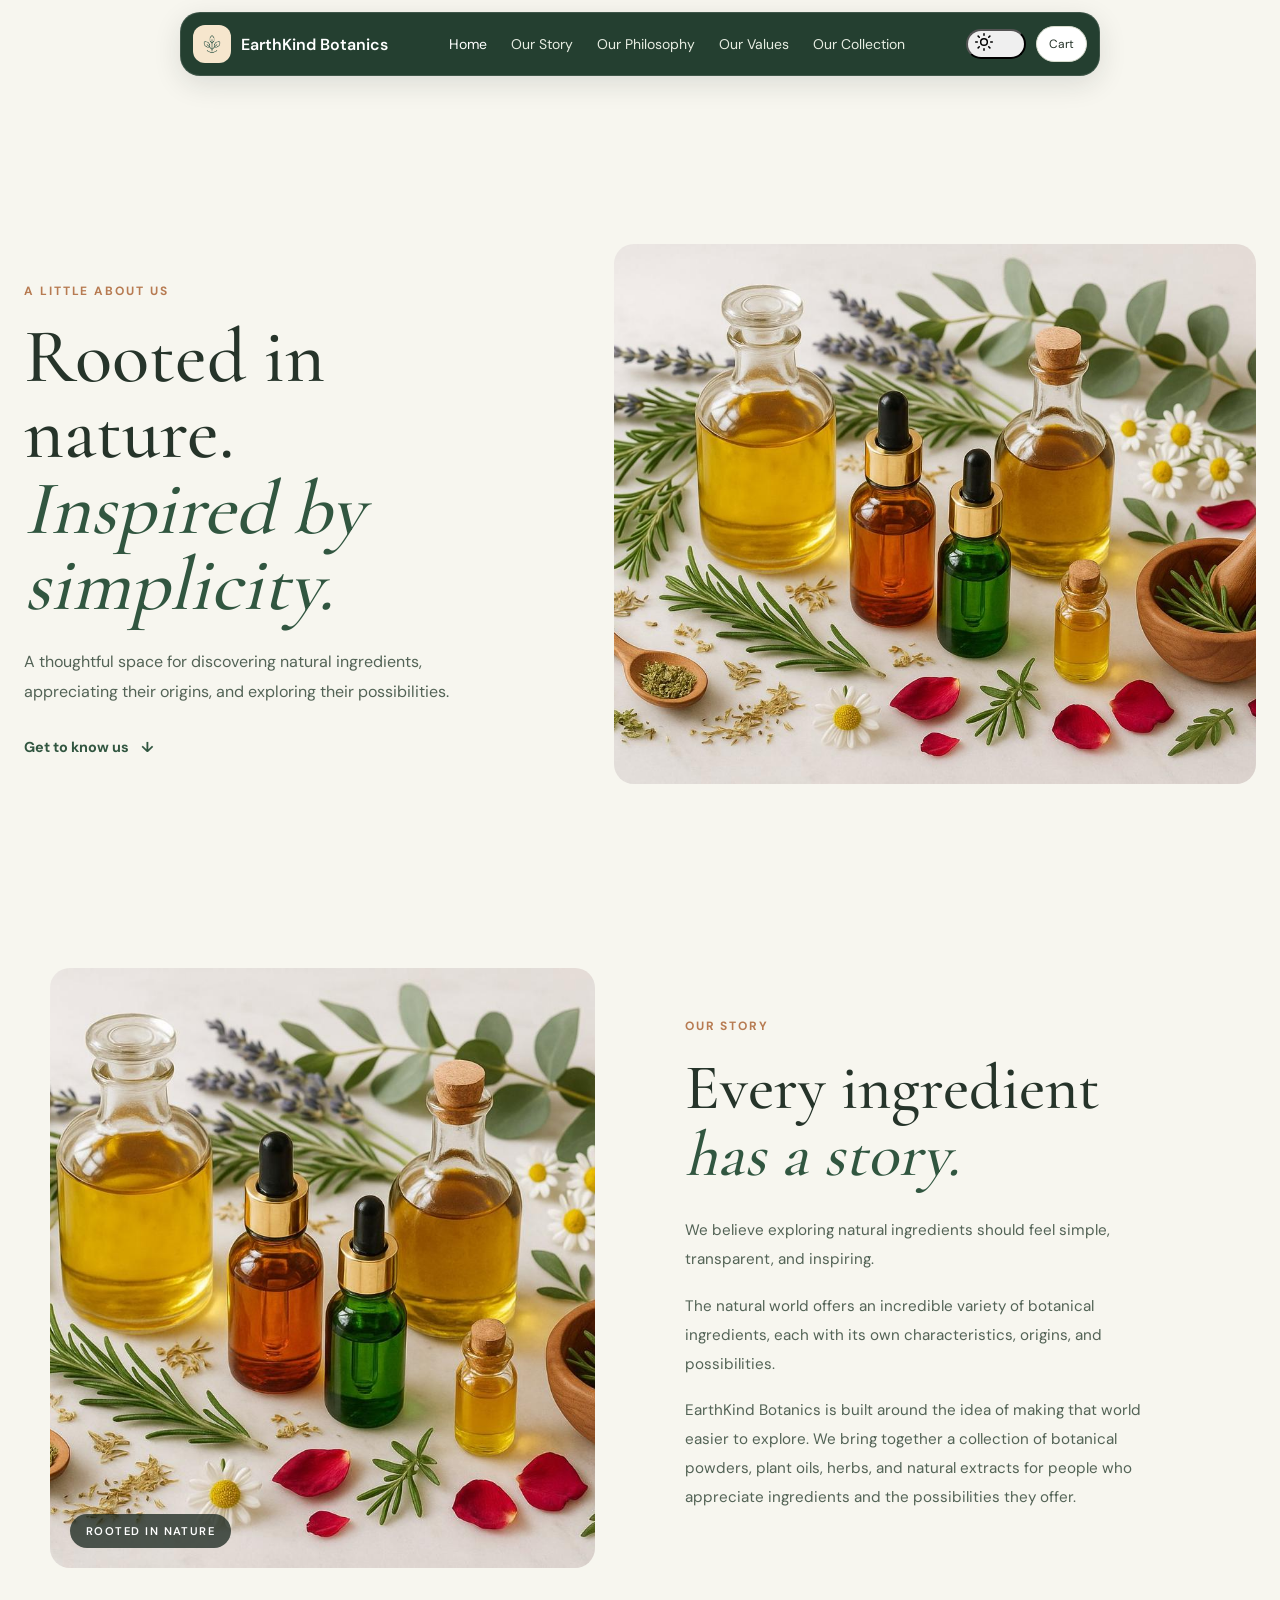
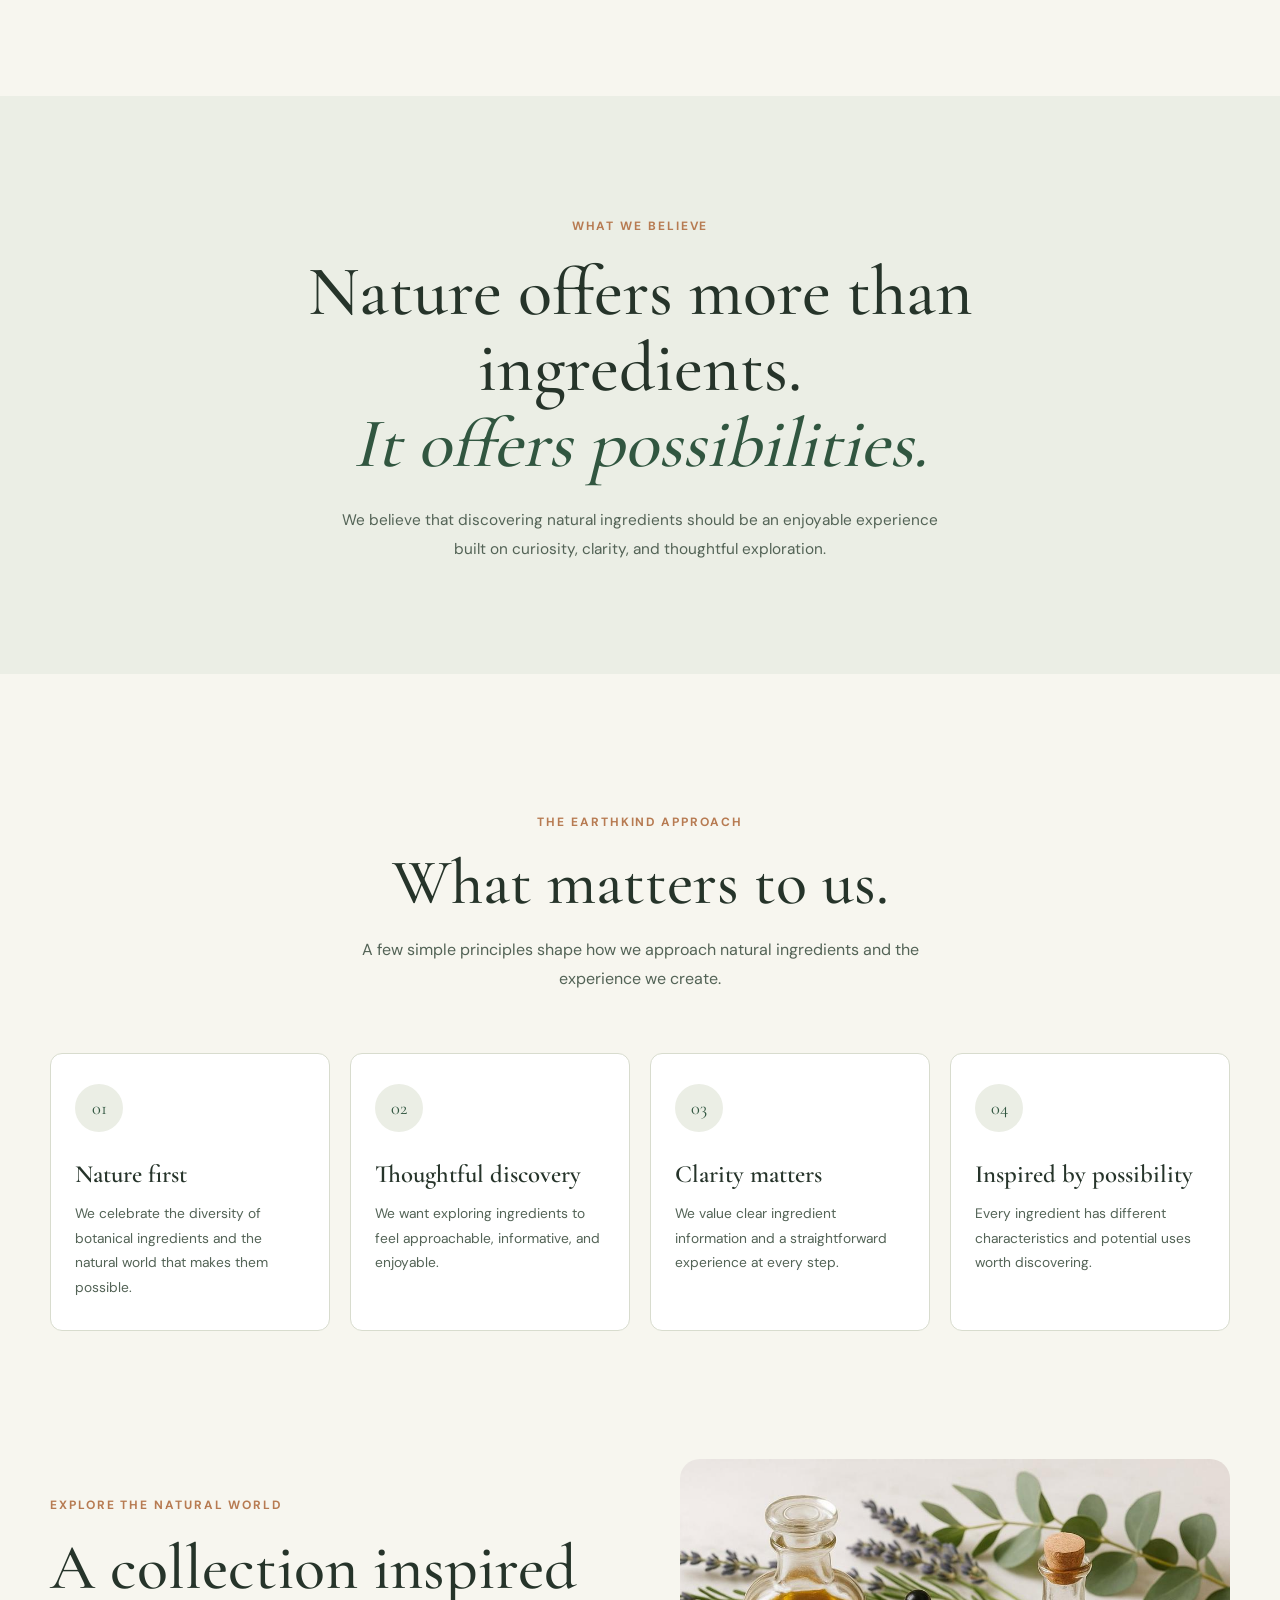
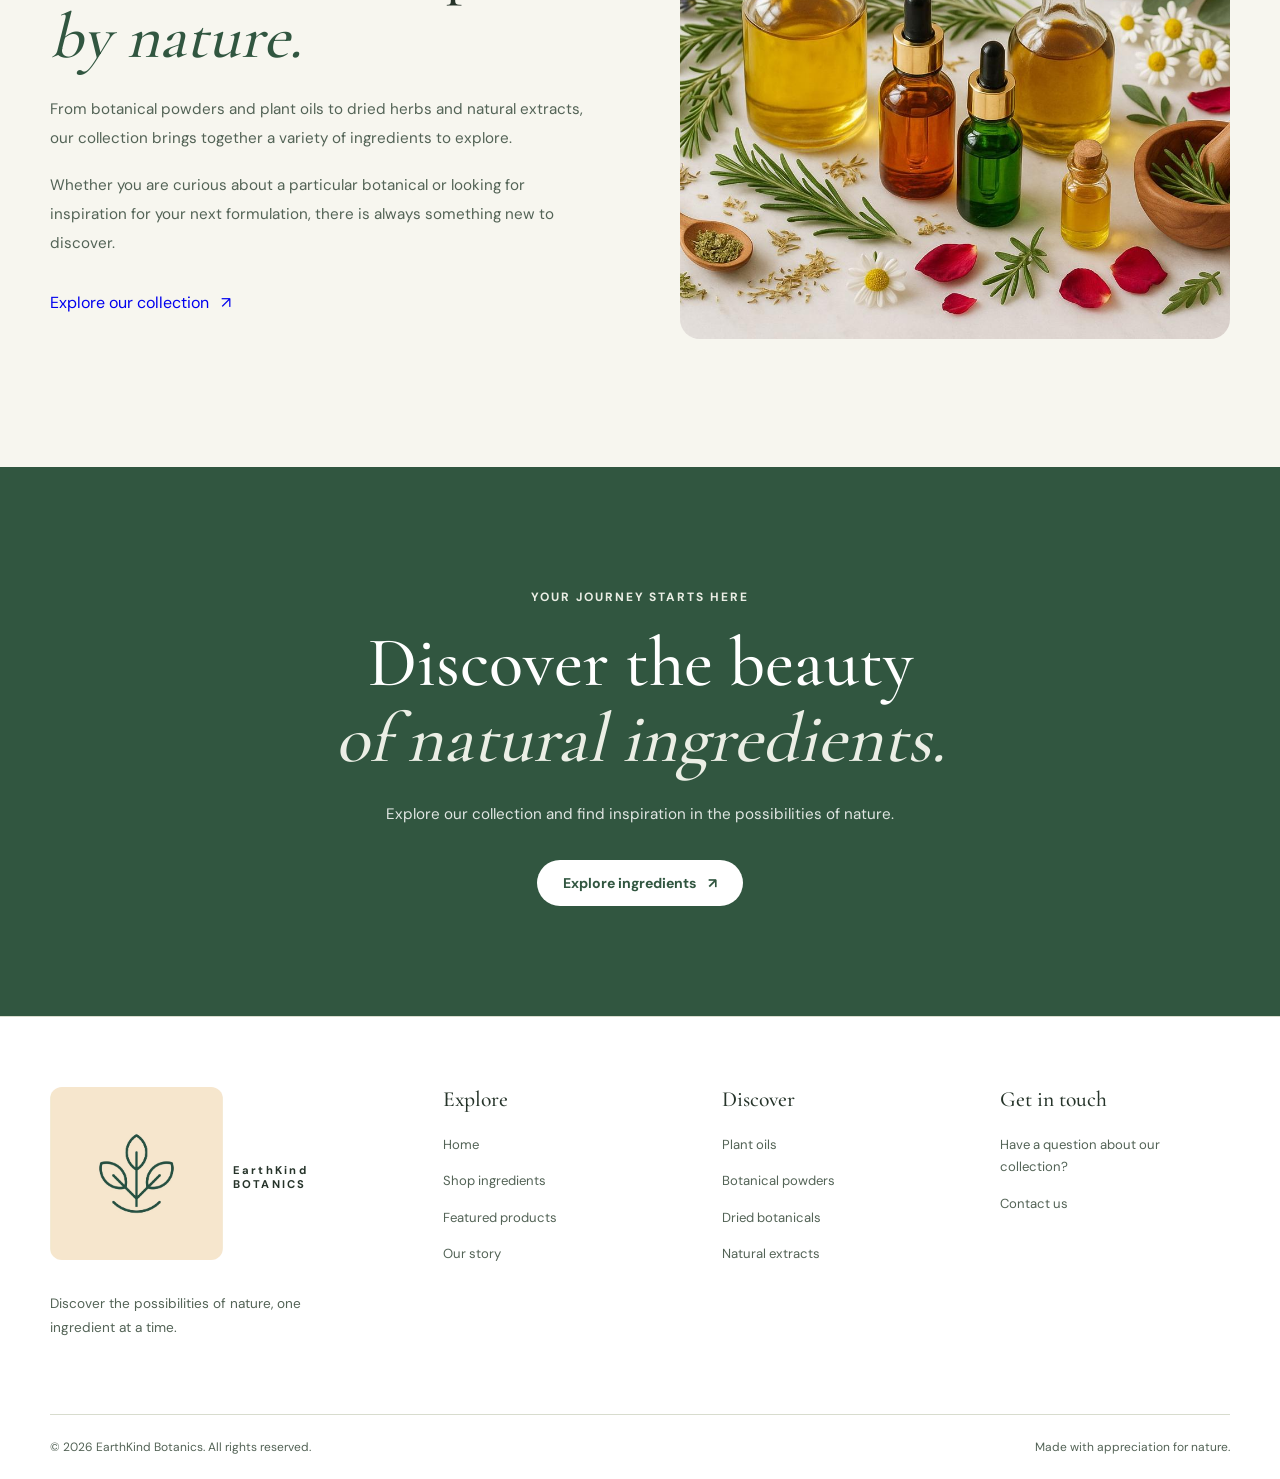
==== templates/about.html @ 50f3a75a "Initial Commit" ====
<!DOCTYPE html>
<html lang="en" data-theme="light">

    <head>
        <meta charset="UTF-8">
        <meta name="viewport" content="width=device-width, initial-scale=1.0">

        <title>Our Story | EarthKind Botanics</title>
       <meta name="description" content="Discover botanical ingredients, plant oils, herbal powders, and natural extracts at EarthKind Botanics. Explore nature-inspired ingredients with clear product information and thoughtful choices." />
        <meta name="keywords" content="EarthKind Botanics, natural ingredients, botanical extracts, plant oils, herbal powders" />
        <meta name="author" content="EarthKind Botanics" />
        <meta name="robots" content="index, follow" />
        <meta name="theme-color" content="#F7F6EF" />
        <meta name="color-scheme" content="light dark">
        <link rel="icon" type="image/svg+xml" href="../assets/images/logo.jpeg" />

        <meta property="og:type" content="website" />
        <meta property="og:site_name" content="EarthKind Botanics" />
        <meta property="og:title" content="EarthKind Botanics | Discover Natural Ingredients" />
        <meta property="og:description" content="Discover botanical ingredients, plant oils, herbal powders, and natural extracts at EarthKind Botanics. Explore nature-inspired ingredients with clear product information and thoughtful choices.">
        <meta property="og:image" content="assets/images/earthkind_logo.png" />
        <meta property="og:locale" content="en_IN">
        <link rel="stylesheet" href="../css/fonts.css">
        <link rel="stylesheet" href="../css/style.css">
        <link rel="stylesheet" href="../css/about.css">

        <script src="../js/script.js" defer></script>
        <script type="application/ld+json">
        {"@context":"https://schema.org","@type":"Store","name":"EarthKind Botanics","description":"Discover botanical ingredients, plant oils, herbal powders, and natural extracts.","image":"images/og-cover.jpg","areaServed":["Kochi","Kochi","Kerala"]}
        </script>
    </head>

    <body>
        <!--  Announcement bar -->
        <div
            class="announcement-bar"
            id="announcement-bar"
            role="region"
            aria-label="Store announcement"
            hidden
        >
            <p id="announcement-message"></p>

            <a id="announcement-link" href="#" hidden>
                Discover more
                <span aria-hidden="true">↗</span>
            </a>

            <button
                type="button"
                class="announcement-close"
                id="announcement-close"
                aria-label="Dismiss announcement"
            >
                &times;
            </button>
        </div>

        <!-- HEADER -->
        <header class="floating-header">
            <a href="/" class="brand-logo" aria-label="EarthKind Botanics home">
                <span class="brand-icon" aria-hidden="true">
                    <img src="../assets/images/logo.jpeg" alt="EarthKind Botanics logo" />
                </span>
                <span class="brand-name">EarthKind Botanics</span>
            </a>

            <nav class="main-navigation" id="main-navigation"
                aria-label="Main navigation">
                <a href="../index.html" aria-current="page">Home</a>
                <a href="#our-story">Our Story</a>
                <a href="#our-philosophy">Our Philosophy</a>
                <a href="#our-values">Our Values</a>
                <a href="#our-collection">Our Collection</a>
            </nav>

            <div class="header-actions">
                <button
                    type="button"
                    class="icon-button theme-toggle"
                    id="theme-toggle"
                    aria-label="Switch to dark theme"
                    title="Switch theme"
                >
                    <svg
                        class="theme-icon sun-icon"
                        xmlns="http://www.w3.org/2000/svg"
                        width="20"
                        height="20"
                        viewBox="0 0 24 24"
                        fill="none"
                        stroke="currentColor"
                        stroke-width="1.8"
                        stroke-linecap="round"
                        stroke-linejoin="round"
                        aria-hidden="true"
                    >
                        <circle cx="12" cy="12" r="4"/>
                        <path d="M12 2v2"/>
                        <path d="M12 20v2"/>
                        <path d="m4.93 4.93 1.42 1.42"/>
                        <path d="m17.65 17.65 1.42 1.42"/>
                        <path d="M2 12h2"/>
                        <path d="M20 12h2"/>
                        <path d="m6.35 17.65-1.42 1.42"/>
                        <path d="m19.07 4.93-1.42 1.42"/>
                    </svg>

                    <svg
                        class="theme-icon moon-icon"
                        xmlns="http://www.w3.org/2000/svg"
                        width="20"
                        height="20"
                        viewBox="0 0 24 24"
                        fill="none"
                        stroke="currentColor"
                        stroke-width="1.8"
                        stroke-linecap="round"
                        stroke-linejoin="round"
                        aria-hidden="true"
                    >
                        <path d="M20.985 12.486a9 9 0 1 1-9.473-9.472c.405-.022.617.46.402.803a6.9 6.9 0 0 0 8.268 8.268c.344-.215.825-.003.803.401"/>
                    </svg>
                </button>

                 <button
                    type="button"
                    class="cart-toggle"
                    id="cart-toggle"
                >
                    <span>Cart</span>
                    <span id="cart-count" hidden>0</span>
                </button>

                <button
                    type="button"
                    class="menu-toggle"
                    id="menu-toggle"
                    aria-label="Open navigation menu"
                    aria-controls="main-navigation"
                    aria-expanded="false"
                >
                    <!-- Botanical sprout icon -->
                    <svg
                        class="menu-icon sprout-icon"
                        viewBox="0 0 24 24"
                        width="22"
                        height="22"
                        fill="none"
                        stroke="currentColor"
                        stroke-width="1.7"
                        stroke-linecap="round"
                        stroke-linejoin="round"
                        aria-hidden="true"
                    >
                        <path d="M12 21v-9"/>
                        <path d="M12 15C5 15 3 10 3 5c5 0 10 2 10 9"/>
                        <path d="M12 11c0-5 4-8 9-8 0 5-2 9-9 10"/>
                    </svg>

                    <!-- Close icon -->
                    <svg
                        class="menu-icon close-icon"
                        viewBox="0 0 24 24"
                        width="22"
                        height="22"
                        fill="none"
                        stroke="currentColor"
                        stroke-width="1.7"
                        stroke-linecap="round"
                        aria-hidden="true"
                    >
                        <path d="m18 6-12 12"/>
                        <path d="m6 6 12 12"/>
                    </svg>
                </button>

            </div>
        </header>

        <!-- MAIN -->
        <main>
            <section class="about-hero" id="home">
                <div class="about-hero-content">
                    <p class="eyebrow">A LITTLE ABOUT US</p>
                    <h1>
                        Rooted in nature.
                        <span>Inspired by simplicity.</span>
                    </h1>
                    <p>
                        A thoughtful space for discovering natural ingredients,
                        appreciating their origins, and exploring their possibilities.
                    </p>
                    <a href="#our-story" class="about-hero-link">
                        Get to know us
                        <span aria-hidden="true">↓</span>
                    </a>
                </div>

                <div class="about-hero-image">
                    <img
                        src="../assets/images/about/brand-story-botanical.jpeg"
                        alt="A collection of botanical ingredients, herbs and natural oils"
                    >
                </div>
            </section>

            <section class="about-story section" id="our-story">
                <div class="about-story-image">
                    <img
                        src="../assets/images/about/brand-story-botanical.jpeg"
                        alt="Natural herbs, botanical powders and plant oils arranged in a warm natural setting"
                        loading="lazy"
                    >
                    <div class="image-caption">
                        ROOTED IN NATURE
                    </div>
                </div>
                <div class="about-story-content">
                    <p class="eyebrow">OUR STORY</p>
                    <h2>
                        Every ingredient
                        <span>has a story.</span>
                    </h2>
                    <p>
                        We believe exploring natural ingredients should feel
                        simple, transparent, and inspiring.
                    </p>
                    <p>
                        The natural world offers an incredible variety of
                        botanical ingredients, each with its own characteristics,
                        origins, and possibilities.
                    </p>
                    <p>
                        EarthKind Botanics is built around the idea of making
                        that world easier to explore. We bring together a
                        collection of botanical powders, plant oils, herbs,
                        and natural extracts for people who appreciate
                        ingredients and the possibilities they offer.
                    </p>
                </div>
            </section>

            <section class="about-philosophy" id="our-philosophy">
                <div class="philosophy-container">
                    <p class="eyebrow">WHAT WE BELIEVE</p>
                    <h2>
                        Nature offers more
                        than ingredients.
                        <span>It offers possibilities.</span>
                    </h2>
                    <p>
                        We believe that discovering natural ingredients
                        should be an enjoyable experience built on
                        curiosity, clarity, and thoughtful exploration.
                    </p>
                </div>
            </section>

            <section class="about-values section" id="our-values">
                <header class="section-header">
                    <p class="eyebrow">THE EARTHKIND APPROACH</p>
                    <h2>What matters to us.</h2>
                    <p>
                        A few simple principles shape how we approach
                        natural ingredients and the experience we create.
                    </p>
                </header>

                <div class="values-grid">
                    <article class="value-card">
                        <div class="value-icon" aria-hidden="true">
                            <span>01</span>
                        </div>
                        <h3>Nature first</h3>
                        <p>
                            We celebrate the diversity of botanical ingredients
                            and the natural world that makes them possible.
                        </p>
                    </article>

                    <article class="value-card">
                        <div class="value-icon" aria-hidden="true">
                            <span>02</span>
                        </div>
                        <h3>Thoughtful discovery</h3>
                        <p>
                            We want exploring ingredients to feel approachable,
                            informative, and enjoyable.
                        </p>
                    </article>

                    <article class="value-card">
                        <div class="value-icon" aria-hidden="true">
                            <span>03</span>
                        </div>
                        <h3>Clarity matters</h3>
                        <p>
                            We value clear ingredient information and a
                            straightforward experience at every step.
                        </p>
                    </article>

                    <article class="value-card">
                        <div class="value-icon" aria-hidden="true">
                            <span>04</span>
                        </div>
                        <h3>Inspired by possibility</h3>
                        <p>
                            Every ingredient has different characteristics
                            and potential uses worth discovering.
                        </p>
                    </article>
                </div>
            </section>

            <section class="about-collection section" id="our-collection">
                <div class="collection-content">
                    <p class="eyebrow">EXPLORE THE NATURAL WORLD</p>
                    <h2>
                        A collection inspired
                        <span>by nature.</span>
                    </h2>
                    <p>
                        From botanical powders and plant oils to dried herbs
                        and natural extracts, our collection brings together
                        a variety of ingredients to explore.
                    </p>
                    <p>
                        Whether you are curious about a particular botanical
                        or looking for inspiration for your next formulation,
                        there is always something new to discover.
                    </p>
                    <a href="shop.html" class="button button-primary">
                        Explore our collection
                        <span aria-hidden="true">↗</span>
                    </a>
                </div>
                <div class="collection-image">

                    <img
                        src="../assets/images/about/brand-story-botanical.jpeg"
                        alt="Botanical ingredients and natural plant materials"
                        loading="lazy"
                    >
                </div>
            </section>

            <section class="about-cta">
                <div class="about-cta-content">
                    <p class="eyebrow">YOUR JOURNEY STARTS HERE</p>
                    <h2>
                        Discover the beauty
                        <span>of natural ingredients.</span>
                    </h2>
                    <p>
                        Explore our collection and find inspiration
                        in the possibilities of nature.
                    </p>
                    <a href="templates/shop.html" class="button button-light">
                        Explore ingredients
                        <span aria-hidden="true">↗</span>
                    </a>
                </div>
            </section>
        </main>

        <!-- FOOTER -->
        <footer class="site-footer">
            <div class="footer-container">
                <div class="footer-brand">
                    <a href="index.html" class="brand-logo">
                        <img src="/assets/images/logo.jpeg" alt="EarthKind Botanics logo" class="footer-logo" />
                        <span>EarthKind <br/>BOTANICS</span>
                    </a>
                    <p>
                        Discover the possibilities of nature,
                        one ingredient at a time.
                    </p>
                </div>


                <div class="footer-column">
                    <h3>Explore</h3>
                    <a href="/">Home</a>
                    <a href="/templates/shop.html">Shop ingredients</a>
                    <a href="/index.html#featured">Featured products</a>
                    <a href="/templates/about.html">Our story</a>
                </div>
                <div class="footer-column">
                    <h3>Discover</h3>
                    <a href="/templates/shop.html?category=plant-oils">Plant oils</a>
                    <a href="/templates/shop.html?category=botanical-powders">Botanical powders</a>
                    <a href="/templates/shop.html?category=dried-botanicals">Dried botanicals</a>
                    <a href="/templates/shop.html?category=natural-extracts">Natural extracts</a>
                </div>
                <div class="footer-column">
                    <h3>Get in touch</h3>
                    <p>
                        Have a question about our collection?
                    </p>
                    <a href="mailto:karthikkarthikpwork@gmail.com">
                        Contact us
                    </a>
                </div>
            </div>

            <div class="footer-bottom">
                <p>
                    &copy; <span id="current-year"></span>
                    EarthKind Botanics. All rights reserved.
                </p>
                <p>
                    Made with appreciation for nature.
                </p>
            </div>
        </footer>

        <!-- CART OVERLAY -->
        <div class="cart-overlay" id="cart-overlay"></div>

        <!-- SHOPPING CART DRAWER -->
        <aside class="cart-drawer"
            id="cart-drawer"
            aria-label="Shopping cart"
            aria-hidden="true">

            <div class="cart-header">
                <div>
                    <p class="eyebrow">YOUR SELECTION</p>
                    <h2>Your Cart <span id="drawer-cart-count">(0)</span></h2>
                </div>

                <button type="button"
                        class="cart-close"
                        id="cart-close"
                        aria-label="Close shopping cart">
                    &times;
                </button>
            </div>

            <div class="cart-items" id="cart-items">
                <!-- Cart items rendered with JavaScript -->
            </div>

            <div class="cart-empty" id="cart-empty">
                <span>✳</span>
                <h3>Your basket is waiting</h3>
                <p>Discover something natural for your next creation.</p>
                <button type="button" id="continue-shopping">
                    Explore ingredients
                </button>
            </div>

            <div class="cart-footer" id="cart-footer">
                <div class="cart-subtotal">
                    <span>Subtotal</span>
                    <strong id="cart-subtotal">₹0</strong>
                </div>

                <p>Shipping and taxes calculated at checkout.</p>
                <button type="button"
                        class="button button-primary cart-checkout">
                    Proceed to checkout
                    <span>↗</span>
                </button>
                <button type="button"
                        class="cart-continue"
                        id="cart-continue">
                    Continue shopping
                </button>
            </div>
        </aside>
    </body>
</html>
---- css/fonts.css ----
/* CORMORANT GARAMOND: HEADINGS */
@font-face {
  font-family: "Cormorant Garamond";
  src: url("../assets/fonts/Cormorant_Garamond/CormorantGaramond-Regular.woff2") format("woff2");
  font-weight: 400;
  font-style: normal;
  font-display: swap;
}

@font-face {
  font-family: "Cormorant Garamond";
  src: url("../assets/fonts/Cormorant_Garamond/CormorantGaramond-Medium.woff2") format("woff2");
  font-weight: 500;
  font-style: normal;
  font-display: swap;
}

@font-face {
  font-family: "Cormorant Garamond";
  src: url("../assets/fonts/Cormorant_Garamond/CormorantGaramond-SemiBold.woff2") format("woff2");
  font-weight: 600;
  font-style: normal;
  font-display: swap;
}


/* DM SANS: BODY AND INTERFACE */
@font-face {
  font-family: "DM Sans";
  src: url("../assets/fonts/DM_Sans/DMSans-Regular.woff2") format("woff2");
  font-weight: 400;
  font-style: normal;
  font-display: swap;
}

@font-face {
  font-family: "DM Sans";
  src: url("../assets/fonts/DM_Sans/DMSans-Medium.woff2") format("woff2");
  font-weight: 500;
  font-style: normal;
  font-display: swap;
}

@font-face {
  font-family: "DM Sans";
  src: url("../assets/fonts/DM_Sans/DMSans-SemiBold.woff2") format("woff2");
  font-weight: 600;
  font-style: normal;
  font-display: swap;
}

@font-face {
  font-family: "DM Sans";
  src: url("../assets/fonts/DM_Sans/DMSans-Bold.woff2") format("woff2");
  font-weight: 700;
  font-style: normal;
  font-display: swap;
}
---- css/style.css ----
:root, [data-theme="light"] {
  color-scheme: light;

  --color-bg: #F7F6EF;
  --color-surface: #FFFFFF;
  --color-surface-muted: #EBEEE5;

  --color-primary: #315640;
  --color-primary-hover: #243F30;

  --color-text: #26342A;
  --color-text-muted: #536356;
  --color-border: #D8DCCE;

  --color-accent: #B77B52;
  --color-success: #34734B;
  --color-danger: #B54238;
  --color-overlay: #17251D99;

  --radius-sm: 6px;
  --radius-md: 12px;
  --radius-lg: 20px;
  --radius-pill: 999px;

  --space-1: 4px;
  --space-2: 8px;
  --space-3: 12px;
  --space-4: 16px;
  --space-6: 24px;
  --space-8: 32px;
  --space-12: 48px;
  --space-16: 64px;

  --shadow-card: 0 4px 20px #26342A0A;

  --font-heading: "Cormorant Garamond", Georgia, serif;
  --font-body: "DM Sans", Arial, sans-serif;
}

[data-theme="dark"] {
  color-scheme: dark;

  --color-bg: #17251D;
  --color-surface: #223329;
  --color-surface-muted: #2B3B30;

  --color-primary: #A9C39D;
  --color-primary-hover: #6c7b64;

  --color-text: #E7EDE2;
  --color-text-muted: #B9C6B8;
  --color-border: #3B4C40;

  --color-accent: #D49A70;
  --color-success: #A3D4A9;
  --color-danger: #F0A29A;
  --color-overlay: #00000080;

  --shadow-card: 0 4px 24px #00000020;
}

*,
*::before,
*::after {
  box-sizing: border-box;
}

body {
  margin: 0;
  background: var(--color-bg);
  color: var(--color-text);
  font-family: var(--font-body);
  font-weight: 400;
  transition: background-color 200ms ease, color 200ms ease;
}
h1, h2, h3, h4, h5, h6 {
  font-family: var(--font-heading);
  font-weight: 500;
  line-height: 1.15;
  margin: 0;
}
button, input, select, textarea {
  font-family: var(--font-body);
}

.surface {
  background: var(--color-surface);
  border: 1px solid var(--color-border);
  border-radius: var(--radius-md);
  box-shadow: var(--shadow-card);
}

.primary-button {
  background: var(--color-primary);
  color: #FFFFFF;
  border: none;
  border-radius: var(--radius-pill);
  padding: 12px 24px;
  cursor: pointer;
  transition: background-color 180ms ease;
}

.primary-button:hover {
  background: var(--color-primary-hover);
}

[data-theme="dark"] .primary-button {
  color: #17251D;
}

:focus-visible {
  outline: 3px solid var(--color-accent);
  outline-offset: 3px;
}

@media (prefers-reduced-motion: reduce) {
  *,
  *::before,
  *::after {
    scroll-behavior: auto !important;
    animation-duration: 0.01ms !important;
    transition-duration: 0.01ms !important;
  }
}



/* ------------ANNOUNCEMENT START------------- */

.announcement-bar {
  position: relative;
  display: flex;
  align-items: center;
  justify-content: center;
  gap: 12px;

  width: min(920px, calc(100% - 32px));
  min-height: 40px;
  margin: 12px auto 0;
  padding: 8px 42px;

  color: #FFFFFF;
  background: var(--color-primary-hover);
  border: 1px solid rgb(255 255 255 / 12%);
  border-radius: 12px;

  font-family: var(--font-body);
  font-size: 13px;
  line-height: 1.5;
  text-align: center;
  margin-bottom: 12px;
}

.announcement-bar[hidden],
.announcement-link[hidden] {
  display: none;
}

.announcement-bar p {
  margin: 0;
}

.announcement-bar a {
  color: #DCE6D4;
  font-weight: 600;
  text-decoration: underline;
  text-underline-offset: 3px;
  white-space: nowrap;
}

.announcement-bar a:hover {
  color: #FFFFFF;
}

.announcement-close {
  position: absolute;
  right: 10px;
  top: 50%;
  transform: translateY(-50%);

  display: grid;
  place-items: center;
  width: 28px;
  height: 28px;

  color: #FFFFFF;
  background: transparent;
  border: 0;
  border-radius: 50%;
  font-size: 21px;
  cursor: pointer;
}

.announcement-close:hover {
  background: rgb(255 255 255 / 12%);
}

.announcement-bar a:focus-visible,
.announcement-close:focus-visible {
  outline: 2px solid #DCE6D4;
  outline-offset: 3px;
}

@media (max-width: 600px) {
  .announcement-bar {
    width: calc(100% - 24px);
    padding: 9px 36px 9px 12px;
    gap: 6px;
    font-size: 12px;
  }

  .announcement-bar a {
    white-space: normal;
  }
}
/* ------------ANNOUNCEMENT END------------- */



/* ------------HEADER START------------- */
.floating-header {
  position: sticky;
  top:12px;
  z-index: 1000;

  width: min(920px, calc(90% - 40px));
  min-height: 64px;
  min-width: 0;
  margin:0 auto;
  padding: 10px 12px;

  display: flex;
  align-items: center;
  justify-content: space-between;
  gap: 24px;

  background: var(--color-primary-hover);
  color: #FFFFFF;

  border: 1px solid rgb(255 255 255 / 12%);
  border-radius: 20px;
  box-shadow: 0 8px 28px rgb(23 37 29 / 12%);

  box-sizing: border-box;
}

.brand-logo {
  display: flex;
  align-items: center;
  gap: 10px;
  flex-shrink: 0;

  color: #FFFFFF;
  text-decoration: none;

  min-width: 0;
  flex-shrink: 1;
}

.brand-icon {
  display: grid;
  place-items: center;
  width: 38px;
  height: 38px;
  border-radius: 12px;
}
.brand-icon img {
  width: 100%;
  height: 100%;
  object-fit: cover;
  border-radius: 12px;
}

.brand-name {
  font-weight: 600;
  white-space: nowrap;
  overflow: hidden;
  text-overflow: ellipsis;
}

.main-navigation {
  display: flex;
  align-items: center;
  justify-content: center;
  gap: clamp(12px, 2vw, 24px);
  min-width: 0;
}


.main-navigation a {
  color: #E7EDE2;
  text-decoration: none;
  font-size: 14px;
  white-space: nowrap;
  transition: color 180ms ease;
}

.main-navigation a:hover,
.main-navigation a[aria-current="page"] {
  color: #FFFFFF;
}

.header-actions {
  display: flex;
  align-items: center;
  gap: 10px;
  min-width: 0;
}

.icon-button,
.menu-toggle {
  border-radius: 25px;
  cursor: pointer;
  transition: all 200ms ease-out;
}

.sun-icon {
  opacity: 1;
  transform: rotate(0deg) scale(1);
}

.moon-icon {
  opacity: 0;
  transform: rotate(-70deg) scale(0.5);
}

[data-theme="dark"] .sun-icon {
  opacity: 0;
  transform: rotate(70deg) scale(0.5);
}

[data-theme="dark"] .moon-icon {
  opacity: 1;
  transform: rotate(0deg) scale(1);
}

.theme-toggle:hover .theme-icon {
  transform: rotate(15deg) scale(1.08);
}

@media (prefers-reduced-motion: reduce) {
  .theme-icon {
    transition: none;
  }
}


.cart-button {
  padding: 11px 17px;
  border-radius: 999px;

  background: #F7F6EF;
  color: #243F30;
  text-decoration: none;
  font-size: 14px;
  font-weight: 600;
  white-space: nowrap;
}




.cart-toggle {
    position: relative;
    display: inline-flex;
    align-items: center;
    gap: 8px;

    padding: 9px 12px;
    border: 1px solid var(--color-border, #D9E0D5);
    border-radius: 999px;

    background: var(--color-surface);
    color: var(--color-text);

    font: inherit;
    font-size: 12px;
    cursor: pointer;
}

.cart-toggle svg {
    width: 19px;
    height: 19px;
    fill: none;
    stroke: currentColor;
    stroke-width: 1.5;
    stroke-linecap: round;
    stroke-linejoin: round;
}

.cart-count {
    display: grid;
    place-items: center;
    min-width: 19px;
    height: 19px;
    padding: 0 4px;
    border-radius: 50%;

    background: var(--color-primary);
    color: white;

    font-size: 10px;
    font-weight: 600;
}

[hidden] {
    display: none !important;
}


.menu-toggle {
  position: relative;
  flex-shrink: 0;
  place-items: center;
  width: 40px;
  height: 40px;
  padding: 0;
  color: #FFFFFF;
  background: transparent;
  border: 1px solid rgb(255 255 255 / 25%);
  border-radius: 50%;
  cursor: pointer;

  display: none;
}


.menu-icon {
  position: absolute;
  width: 21px;
  height: 21px;
  transition:
    opacity 200ms ease,
    transform 250ms ease;
}

.close-icon {
  opacity: 0;
  transform: rotate(-90deg) scale(0.7);
}

.menu-toggle[aria-expanded="true"] .sprout-icon {
  opacity: 0;
  transform: rotate(45deg) scale(0.7);
}

.menu-toggle[aria-expanded="true"] .close-icon {
  opacity: 1;
  transform: rotate(0) scale(1);
}

.menu-toggle:focus-visible {
  outline: 2px solid #DCE6D4;
  outline-offset: 3px;
}

@media (max-width: 760px) {
  .floating-header {
    width: calc(100% - 24px);
    min-height: 58px;
    gap: 8px;
    padding: 9px;
    border-radius: 17px;


    display: flex;
    flex-wrap: wrap;
    gap: 0;
  }

   .brand-logo {
    flex: 1 1 0;
    gap: 7px;
    overflow: hidden;
  }

  .brand-icon {
    width: 32px;
    height: 32px;
    flex-shrink: 0;
  }

  .main-navigation {
  display: none;
  }

  .brand-name {
    font-size: 14px;
  }

  .main-navigation {
    display: none;
  }

  .menu-toggle {
    display: grid;
  }

  .header-actions {
    display: flex;
    align-items: center;
    gap: 6px;
    margin-left: 6px;
  }

  /* .icon-button, */
  .menu-toggle {
    width: 36px;
    height: 36px;
  }

  .cart-button {
    padding: 9px 10px;
    font-size: 12px;
  }

  .floating-header.menu-open {
    flex-wrap: wrap;
  }

  .floating-header.menu-open .main-navigation {
     order: 3;
    display: flex;
    flex: 0 0 100%;
    flex-direction: column;
    align-items: stretch;
    gap: 4px;

    min-width: 0;
    margin-top: 10px;
    padding-top: 10px;
    border-top: 1px solid rgb(255 255 255 / 15%);
  }

  .floating-header.menu-open .main-navigation a {
    display: block;
    padding: 11px 10px;
    white-space: normal;
    border-radius: 8px;
  }

  .floating-header.menu-open .main-navigation a:hover {
    background: rgb(255 255 255 / 10%);
  }
}

/* Extra-small devices */
@media (max-width: 380px) {
  .floating-header {
    width: calc(100% - 16px);
    padding: 7px;
  }

  .brand-name {
    font-size: 12px;
  }

  .header-actions {
    gap: 4px;
    margin-left: 4px;
  }

  /* .icon-button, */
  .menu-toggle {
    width: 32px;
    height: 32px;
  }

  .menu-icon {
    width: 19px;
    height: 19px;
  }

  .cart-button {
    padding: 8px;
    font-size: 11px;
  }
}

@media (prefers-reduced-motion: reduce) {
  .menu-icon {
    transition: none;
  }
}

/* ------------HEADER END------------- */

/* ------------HERO START------------- */

.hero {
  position: relative;
  isolation: isolate;

  display: grid;
  grid-template-columns: minmax(0, 0.92fr) minmax(0, 1.08fr);
  align-items: center;

  width: min(1400px, calc(100% - 64px));
  min-height: min(740px, calc(100svh - 110px));
  margin: 24px auto 0;
  padding: clamp(40px, 6vw, 88px) 0;

  gap: clamp(28px, 5vw, 76px);
  overflow: hidden;

  top: -50px;
}

.hero::before {
  content: "";
  position: absolute;
  z-index: -1;
  top: 5%;
  left: -12%;
  width: 48%;
  aspect-ratio: 1;

  background: radial-gradient(
    circle,
    rgb(179 214 183 / 18%) 0%,
    transparent 70%
  );

  pointer-events: none;
}

.hero-content {
  position: relative;
  z-index: 2;
  max-width: 600px;
  padding: 12px 0 20px;

  animation: hero-content-enter 850ms
    cubic-bezier(0.2, 0.7, 0.2, 1) both;
}

.hero-eyebrow {
  display: flex;
  align-items: center;
  gap: 12px;

  margin: 0 0 24px;

  color: var(--color-primary);
  font-family: var(--font-body);
  font-size: 12px;
  font-weight: 600;
  letter-spacing: 0.18em;
  line-height: 1.5;
}

.eyebrow-line {
  display: inline-block;
  width: 30px;
  height: 1px;
  background: currentColor;
  transform-origin: left;

  animation: eyebrow-line-enter 650ms 250ms ease both;
}

.hero-title {
  max-width: 640px;
  margin: 0;

  color: var(--color-text);
  font-family: var(--font-heading);
  font-size: clamp(44px, 5.3vw, 76px);
  font-weight: 500;
  line-height: 1.04;
  letter-spacing: -0.035em;
  text-wrap: balance;  /* IGNORE: ignore the text-wrap not supported*/
}

.hero-title span {
  display: block;
  color: var(--color-primary);
}

.hero-description {
  max-width: 465px;
  margin: 24px 0 0;

  color: var(--color-text-muted);
  font-family: var(--font-body);
  font-size: clamp(15px, 1.15vw, 17px);
  line-height: 1.85;
}


.hero-actions {
  display: flex;
  align-items: center;
  flex-wrap: wrap;
  gap: 24px;

  margin-top: 32px;
}

.hero-cta {
  display: inline-flex;
  align-items: center;
  justify-content: center;
  gap: 14px;

  min-height: 52px;
  padding: 0 23px;

  border-radius: 999px;
  text-decoration: none;
  font-family: var(--font-body);
  font-size: 14px;
  font-weight: 600;

  transition:
    transform 250ms ease,
    box-shadow 250ms ease,
    background-color 250ms ease;
}

.hero-cta svg {
  flex-shrink: 0;
  transition: transform 250ms ease;
}

.hero-cta:hover {
  transform: translateY(-3px);
  box-shadow: 0 12px 26px rgb(39 74 48 / 18%);
}

.hero-cta:hover svg {
  transform: translateX(4px);
}

.hero-cta:active {
  transform: translateY(-1px);
}

.hero-secondary-link {
  color: var(--color-text);
  font-family: var(--font-body);
  font-size: 14px;
  font-weight: 500;
  text-decoration: none;

  text-underline-offset: 5px;
  transition: color 200ms ease;
}

.hero-secondary-link:hover {
  color: var(--color-primary);
  text-decoration: underline;
}


.hero-note {
  display: flex;
  align-items: center;
  gap: 10px;
  margin-top: 44px;
}

.hero-note-icon {
  color: var(--color-primary);
  font-size: 19px;
}

.hero-note p {
  margin: 0;
  color: var(--color-text-muted);
  font-family: var(--font-body);
  font-size: 12px;
  letter-spacing: 0.015em;
}

.hero-visual {
  position: relative;
  align-self: stretch;
  display: flex;
  align-items: center;
  min-width: 0;

  animation: hero-image-enter 1000ms
    cubic-bezier(0.2, 0.7, 0.2, 1) both;
  animation-delay: 120ms;
}

.hero-image-frame {
  position: relative;
  isolation: isolate;

  width: 100%;
  min-width: 0;
  aspect-ratio: 1.06 / 1;
  overflow: hidden;

  border-radius: 46% 46% 24px 24px;
  background: var(--color-surface);
}



.hero-image {
  display: block;
  width: 100%;
  height: 100%;
  object-fit: cover;
  object-position: 65% center;

  transform: scale(1.04);
  animation: hero-image-settle 1400ms
    cubic-bezier(0.2, 0.7, 0.2, 1) both;
  animation-delay: 200ms;
}


.hero-image-frame::after {
  content: "";
  position: absolute;
  inset: 0;
  z-index: 1;
  pointer-events: none;

  background: linear-gradient(
    180deg,
    transparent 65%,
    rgb(20 48 31 / 12%) 100%
  );
}


.hero-image-caption {
  position: absolute;
  right: 16px;
  bottom: 12px;
  z-index: 2;

  display: flex;
  align-items: center;
  gap: 8px;

  padding: 10px 14px;
  border: 1px solid rgb(255 255 255 / 35%);
  border-radius: 999px;

  background: rgb(250 250 244 / 88%);
  color: #294634;
  font-family: var(--font-body);
  font-size: 12px;

  -webkit-backdrop-filter: blur(12px);
  backdrop-filter: blur(12px);
}

.caption-dot {
  width: 7px;
  height: 7px;
  flex-shrink: 0;
  border-radius: 50%;
  background: #63865A;
}


.hero-decoration {
  position: absolute;
  z-index: 2;
  color: var(--color-primary);
  pointer-events: none;
}

.hero-decoration-one {
  top: 12%;
  right: -10px;
  font-size: 35px;
  opacity: 0.65;

  animation: botanical-drift 6s ease-in-out infinite;
}

.hero-decoration-two {
  bottom: 19%;
  left: -20px;
  font-size: 30px;
  opacity: 0.6;

  animation: botanical-drift 7s ease-in-out infinite reverse;
}


@keyframes hero-content-enter {
  from {
    opacity: 0;
    transform: translate3d(0, 26px, 0);
  }

  to {
    opacity: 1;
    transform: translate3d(0, 0, 0);
  }
}

@keyframes eyebrow-line-enter {
  from {
    transform: scaleX(0);
  }

  to {
    transform: scaleX(1);
  }
}

@keyframes hero-image-enter {
  from {
    opacity: 0;
    transform: translate3d(32px, 0, 0);
  }

  to {
    opacity: 1;
    transform: translate3d(0, 0, 0);
  }
}

@keyframes hero-image-settle {
  from {
    transform: scale(1.12);
  }

  to {
    transform: scale(1.04);
  }
}

@keyframes botanical-drift {
  0%, 100% {
    transform: translateY(0) rotate(0);
  }

  50% {
    transform: translateY(-10px) rotate(8deg);
  }
}

@media (max-width: 1000px) {
  .hero {
    width: calc(100% - 40px);
    min-height: auto;
    grid-template-columns: minmax(0, 0.95fr) minmax(0, 1.05fr);
    gap: 28px;
    padding: 60px 0;
  }

  .hero-title {
    font-size: clamp(42px, 5.5vw, 58px);
  }

  .hero-image-frame {
    aspect-ratio: 0.88 / 1;
    border-radius: 42% 42% 20px 20px;
  }

  .hero-actions {
    gap: 16px;
  }

  .hero-note {
    margin-top: 30px;
  }
}

@media (max-width: 680px) {
  .hero {
    width: calc(100% - 32px);
    grid-template-columns: minmax(0, 1fr);
    gap: 32px;
    padding: 46px 0 36px;
  }

  .hero-content {
    max-width: 540px;
    padding: 0;
  }

  .hero-eyebrow {
    margin-bottom: 18px;
    font-size: 11px;
  }

  .hero-title {
    max-width: 540px;
    font-size: clamp(43px, 9vw, 60px);
    line-height: 1.06;
  }

  .hero-description {
    max-width: 490px;
    margin-top: 18px;
    font-size: 15px;
    line-height: 1.8;
  }

  .hero-actions {
    margin-top: 24px;
    gap: 18px;
  }

  .hero-cta {
    min-height: 48px;
    padding: 0 19px;
  }

  .hero-note {
    margin-top: 26px;
  }

  .hero-visual {
    width: 100%;
  }

  .hero-image-frame {
    aspect-ratio: 1.15 / 1;
    border-radius: 42% 42% 20px 20px;
  }

  .hero-image {
    object-position: 65% center;
  }

  .hero-image-caption {
    right: 10px;
    bottom: 10px;
    padding: 8px 11px;
    font-size: 11px;
  }

  .hero-decoration-one {
    right: 2px;
    top: 5%;
    font-size: 28px;
  }

  .hero-decoration-two {
    left: -8px;
    bottom: 15%;
    font-size: 24px;
  }
}


@media (max-width: 380px) {
  .hero {
    width: calc(100% - 28px);
    padding-top: 34px;
    gap: 26px;
  }

  .hero-title {
    font-size: clamp(38px, 10vw, 44px);
  }

  .hero-description {
    font-size: 14px;
  }

  .hero-actions {
    align-items: flex-start;
    flex-direction: column;
    gap: 16px;
  }

  .hero-note p {
    font-size: 11px;
  }
}


[data-theme="dark"] .hero-image-frame {
  background: var(--color-surface);
}

[data-theme="dark"] .hero-image-frame::after {
  background: linear-gradient(
    180deg,
    rgb(10 20 13 / 4%) 40%,
    rgb(10 20 13 / 25%) 100%
  );
}

[data-theme="dark"] .hero-image-caption {
  background: rgb(25 39 29 / 88%);
  color: #E6EBDD;
  border-color: rgb(255 255 255 / 12%);
}

@media (prefers-reduced-motion: reduce) {
  .hero-content,
  .hero-visual,
  .hero-image,
  .eyebrow-line,
  .hero-decoration-one,
  .hero-decoration-two {
    animation: none !important;
  }

  .hero-content,
  .hero-visual {
    opacity: 1;
    transform: none;
  }

  .hero-image {
    transform: none;
  }

  .hero-cta,
  .hero-cta svg,
  .hero-secondary-link {
    transition: none;
  }
}


.hero.hero-scroll-ready .hero-content,
.hero.hero-scroll-ready .hero-visual {
  animation: none;
  opacity: 0;
  transform: translateY(20px);
  transition:
    opacity 700ms ease,
    transform 700ms cubic-bezier(0.2, 0.7, 0.2, 1);
}

.hero.hero-scroll-ready .hero-visual {
  transform: translateX(24px);
  transition-delay: 120ms;
}

.hero.hero-scroll-ready.hero-in-view .hero-content,
.hero.hero-scroll-ready.hero-in-view .hero-visual {
  opacity: 1;
  transform: translate(0, 0);
}

@media (prefers-reduced-motion: reduce) {
  .hero.hero-scroll-ready .hero-content,
  .hero.hero-scroll-ready .hero-visual {
    opacity: 1;
    transform: none;
    transition: none;
  }
}


/* ------------HERO END------------- */




/*------------CATEGORY START------------ */
.categories {
  width: min(1400px, calc(100% - 64px));
  margin: 0 auto;
  padding: clamp(64px, 8vw, 112px) 0;
}

.category-section-header {
  max-width: 660px;
  margin: 0 auto 44px;
  text-align: center;
}

.category-section-header .eyebrow {
  display: flex;
  align-items: center;
  justify-content: center;
  gap: 10px;

  color: var(--color-primary);
  font-family: var(--font-body);
  font-size: 11px;
  font-weight: 600;
  letter-spacing: 0.16em;
}

.category-section-header h2 {
  margin: 16px 0 12px;
  color: var(--color-text);
  font-family: var(--font-heading);
  font-size: clamp(36px, 4.5vw, 54px);
  font-weight: 500;
  line-height: 1.12;
  letter-spacing: -0.025em;
}

.category-section-header > p:last-child {
  margin: 0;
  color: var(--color-text-muted);
  font-family: var(--font-body);
  font-size: 15px;
  line-height: 1.8;
}

/* CATEGORY GRID */
.category-grid {
  display: grid;
  grid-template-columns: repeat(4, minmax(0, 1fr));
  gap: 28px 20px;
}

.category-card {
  display: block;
  min-width: 0;
  color: var(--color-text);
  text-decoration: none;

  animation: category-card-enter 650ms
    cubic-bezier(0.2, 0.7, 0.2, 1) both;
  animation-delay: calc(var(--card-index, 0) * 80ms);
}

.category-card-image {
  position: relative;
  aspect-ratio: 0.91 / 1;
  overflow: hidden;
  isolation: isolate;

  border-radius: 16px;
  background: var(--color-surface);
}

.category-card-image img {
  display: block;
  width: 100%;
  height: 100%;
  object-fit: cover;

  transition:
    transform 650ms cubic-bezier(0.2, 0.7, 0.2, 1),
    filter 400ms ease;
}

.category-card:hover .category-card-image img {
  transform: scale(1.055);
}

/* Subtle image overlay */
.category-card-image::after {
  content: "";
  position: absolute;
  inset: 45% 0 0;
  z-index: 1;
  pointer-events: none;

  background: linear-gradient(
    to bottom,
    transparent,
    rgb(20 40 25 / 13%)
  );
}

/* Arrow button */

.category-card-arrow {
  position: absolute;
  right: 14px;
  bottom: 14px;
  z-index: 2;

  display: grid;
  place-items: center;
  width: 40px;
  height: 40px;

  color: var(--color-primary-hover);
  background: var(--color-surface);
  border-radius: 50%;

  font-size: 18px;
  transition:
    color 250ms ease,
    background-color 250ms ease,
    transform 250ms ease;
}

.category-card:hover .category-card-arrow {
  color: #FFFFFF;
  background: var(--color-primary);
  transform: rotate(45deg);
}

/* Category text */

.category-card-content {
  padding: 16px 2px 0;
}

.category-card-content h3 {
  margin: 0;
  color: var(--color-text);
  font-family: var(--font-heading);
  font-size: clamp(20px, 2vw, 25px);
  font-weight: 600;
  line-height: 1.3;
  transition: color 200ms ease;
}

.category-card-content p {
  margin: 7px 0 0;
  color: var(--color-text-muted);
  font-family: var(--font-body);
  font-size: 13px;
  line-height: 1.65;
}

.category-card:hover .category-card-content h3 {
  color: var(--color-primary);
}

/* Keyboard accessibility */
.category-card:focus-visible {
  outline: 2px solid var(--color-primary);
  outline-offset: 5px;
  border-radius: 16px;
}

/*
 VIEW ALL LINK */
.category-footer {
  display: flex;
  justify-content: center;
  margin-top: 42px;
}

.category-view-all {
  display: inline-flex;
  align-items: center;
  gap: 12px;

  padding: 13px 20px;
  border: 1px solid var(--color-border, #D9E0D5);
  border-radius: 999px;

  color: var(--color-text);
  font-family: var(--font-body);
  font-size: 13px;
  font-weight: 600;
  text-decoration: none;

  transition:
    background-color 250ms ease,
    border-color 250ms ease,
    color 250ms ease;
}

.category-view-all:hover {
  color: #FFFFFF;
  background: var(--color-primary-hover);
  border-color: var(--color-primary-hover);
}

/* ANIMATION */
@keyframes category-card-enter {
  from {
    opacity: 0;
    transform: translateY(18px);
  }

  to {
    opacity: 1;
    transform: translateY(0);
  }
}

/* RESPONSIVE */
@media (max-width: 1000px) {
  .categories {
    width: calc(100% - 40px);
  }

  .category-grid {
    grid-template-columns: repeat(2, minmax(0, 1fr));
    gap: 32px 20px;
  }

  .category-card-image {
    aspect-ratio: 1.05 / 1;
  }
}

@media (max-width: 600px) {
  .categories {
    width: calc(100% - 32px);
    padding: 64px 0;
  }

  .category-section-header {
    margin-bottom: 30px;
  }

  .category-section-header h2 {
    font-size: clamp(34px, 8vw, 42px);
  }

  .category-section-header > p:last-child {
    font-size: 14px;
  }

  .category-grid {
    gap: 26px 14px;
  }

  .category-card-image {
    aspect-ratio: 0.85 / 1;
    border-radius: 12px;
  }

  .category-card-arrow {
    right: 9px;
    bottom: 9px;
    width: 33px;
    height: 33px;
    font-size: 16px;
  }

  .category-card-content {
    padding-top: 12px;
  }

  .category-card-content h3 {
    font-size: 20px;
  }

  .category-card-content p {
    font-size: 12px;
  }
}

@media (max-width: 360px) {
  .categories {
    width: calc(100% - 24px);
  }

  .category-grid {
    gap: 24px 10px;
  }

  .category-card-content h3 {
    font-size: 18px;
  }

  .category-card-content p {
    font-size: 11px;
  }
}

@media (prefers-reduced-motion: reduce) {
  .category-card {
    animation: none;
  }

  .category-card-image img,
  .category-card-arrow,
  .category-card-content h3,
  .category-view-all {
    transition: none;
  }
}

/* ------------ CATEGORY END------------ */


/* ------------ CART OVERLAY ------------ */
.cart-overlay {
    position: fixed;
    inset: 0;
    z-index: 1000;

    background: rgb(15 25 17 / 0%);
    visibility: hidden;
    opacity: 0;

    transition:
        opacity 300ms ease,
        visibility 300ms ease,
        background 300ms ease;
}

.cart-overlay-active {
    visibility: visible;
    opacity: 1;
    background: rgb(15 25 17 / 50%);
}

/* ------------CART DRAWER------------ */

.cart-drawer {
    position: fixed;
    top: 0;
    right: 0;
    z-index: 1001;
    display: flex;
    flex-direction: column;
    width: min(460px, 100%);
    height: 100dvh;
    padding: 28px;
    background: var(--color-bg);
    color: var(--color-text);
    transform: translateX(100%);
    visibility: hidden;
    transition:
        transform 350ms cubic-bezier(.22, 1, .36, 1),
        visibility 350ms;
}

.cart-drawer.cart-open {
    transform: translateX(0);
    visibility: visible;
}

body.cart-drawer-open {
    overflow: hidden;
}

.cart-header {
    display: flex;
    justify-content: space-between;
    align-items: center;
    padding-bottom: 23px;
    border-bottom: 1px solid var(--color-border, #D9E0D5);
}

.cart-header .eyebrow {
    margin: 0 0 8px;
    color: var(--color-primary);
    font-size: 10px;
    letter-spacing: .15em;
}

.cart-header h2 {
    margin: 0;
    font-family: var(--font-heading);
    font-size: 30px;
    font-weight: 600;
}

#drawer-cart-count {
    color: var(--color-text-muted);
    font-family: var(--font-body);
    font-size: 14px;
}

.cart-close {
    width: 38px;
    height: 38px;
    border: 1px solid var(--color-border, #D9E0D5);
    border-radius: 50%;
    background: transparent;
    color: var(--color-text);
    font-size: 24px;
    cursor: pointer;
}

/* ------------ CART PRODUCTS ------------ */

.cart-items {
    flex: 1;
    overflow-y: auto;
    padding: 20px 0;
}

.cart-item {
    display: grid;
    grid-template-columns: 76px minmax(0, 1fr) auto;
    gap: 13px;
    align-items: start;
    padding: 16px 0;
    border-bottom: 1px solid var(--color-border, #D9E0D5);
}

.cart-item > img {
    width: 76px;
    height: 90px;
    border-radius: 8px;
    object-fit: cover;
}

.cart-item-info {
    min-width: 0;
}

.cart-item-info h3 {
    margin: 0 0 7px;
    font-family: var(--font-heading);
    font-size: 17px;
}

.cart-item-info p {
    margin: 0;
    color: var(--color-text-muted);
    font-size: 12px;
}

.cart-item > strong {
    font-size: 12px;
    white-space: nowrap;
}

.cart-item-controls {
    display: flex;
    align-items: center;
    flex-wrap: wrap;
    gap: 10px;
    margin-top: 13px;
}

.cart-item-controls button {
    border: 0;
    background: transparent;
    color: var(--color-text);
    cursor: pointer;
}

.cart-item-controls span {
    font-size: 12px;
}

.cart-item-controls .cart-remove {
    color: var(--color-text-muted);
    font-size: 10px;
    text-decoration: underline;
}

/* ------------ EMPTY CART ------------ */

.cart-empty {
    flex: 1;
    display: flex;
    flex-direction: column;
    justify-content: center;
    align-items: center;
    text-align: center;
}

.cart-empty > span {
    color: var(--color-primary);
    font-size: 38px;
}

.cart-empty h3 {
    margin: 18px 0 8px;
    font-family: var(--font-heading);
    font-size: 26px;
}

.cart-empty p {
    max-width: 260px;
    color: var(--color-text-muted);
    font-size: 12px;
    line-height: 1.8;
}

.cart-empty button,
.cart-continue {
    padding: 10px 0;
    border: 0;
    background: transparent;
    color: var(--color-primary);
    font: inherit;
    font-size: 12px;
    cursor: pointer;
}

/* ------------ CART FOOTER ------------ */

.cart-footer {
    padding-top: 22px;
    border-top: 1px solid var(--color-border, #D9E0D5);
}

.cart-subtotal {
    display: flex;
    justify-content: space-between;
    font-size: 15px;
}

.cart-footer > p {
    margin: 10px 0 20px;
    color: var(--color-text-muted);
    font-size: 10px;
}

.cart-checkout {
    display: flex;
    justify-content: space-between;
    align-items: center;
    width: 100%;
    padding: 15px 20px;
    border: 0;
    cursor: pointer;
}

.cart-continue {
    display: block;
    margin: 10px auto 0;
}

@media (max-width: 480px) {
    .cart-drawer {
        padding: 22px 18px;
    }

    .cart-item {
        grid-template-columns: 65px minmax(0, 1fr) auto;
        gap: 10px;
    }

    .cart-item > img {
        width: 65px;
        height: 78px;
    }
}

@media (prefers-reduced-motion: reduce) {
    .cart-drawer,
    .cart-overlay {
        transition: none;
    }
}

/* FEATURED PRODUCTS SECTION */
.featured-products {
    width: 100%;
    padding: var(--space-16) 0;
    background: var(--color-bg);
    text-align: center;
}

/* Section heading */
.featured-products .section-header {
    max-width: 620px;
    margin: 0 auto var(--space-12);
    padding: 0 var(--space-4);
}

.featured-products .eyebrow {
    margin-bottom: var(--space-3);
    color: var(--color-accent);
    font-family: var(--font-body);
    font-size: 0.75rem;
    font-weight: 700;
    letter-spacing: 0.16em;
}

.featured-products .section-header h2 {
    margin: 0 0 var(--space-3);
    color: var(--color-text);
    font-family: var(--font-heading);
    font-size: clamp(2.2rem, 5vw, 3.4rem);
    font-weight: 500;
    line-height: 1.1;
}

.featured-products .section-header > p:last-child {
    margin: 0;
    color: var(--color-text-muted);
    font-family: var(--font-body);
    font-size: 0.95rem;
    line-height: 1.7;
}

/* Product grid */

.featured-products .product-grid {
    width: min(1200px, calc(100% - 48px));
    margin: 0 auto var(--space-12);
    display: grid;
    grid-template-columns: repeat(4, minmax(0, 1fr));
    gap: var(--space-6);
    text-align: left;
}

/* Product card */
.featured-product-card {
    min-width: 0;
    overflow: hidden;
    background: var(--color-surface);
    border: 1px solid var(--color-border);
    border-radius: var(--radius-md);
    box-shadow: var(--shadow-card);
    transition:
        transform 0.35s ease,
        box-shadow 0.35s ease,
        border-color 0.35s ease;
}

.featured-product-card:hover {
    transform: translateY(-6px);
    border-color: var(--color-primary);
    box-shadow: 0 12px 30px rgba(38, 52, 42, 0.10);
}

/* Product image */
.featured-product-image {
    position: relative;
    display: block;
    width: 100%;
    aspect-ratio: 4 / 4.5;
    overflow: hidden;
    background: var(--color-surface-muted);
}

.featured-product-image img {
    display: block;
    width: 100%;
    height: 100%;
    object-fit: cover;
    transition: transform 0.65s cubic-bezier(0.2, 0.7, 0.3, 1);
}

.featured-product-card:hover .featured-product-image img {
    transform: scale(1.06);
}

/* Category label */
.featured-product-tag {
    position: absolute;
    top: var(--space-3);
    left: var(--space-3);
    max-width: calc(100% - 24px);
    padding: 6px 11px;
    overflow: hidden;
    color: var(--color-text);
    background: var(--color-surface);
    border: 1px solid var(--color-border);
    border-radius: var(--radius-pill);
    font-family: var(--font-body);
    font-size: 0.68rem;
    font-weight: 600;
    text-overflow: ellipsis;
    white-space: nowrap;
}

/* Product information */
.featured-product-info {
    padding: var(--space-4);
}

.featured-product-category {
    margin: 0 0 var(--space-2);
    color: var(--color-text-muted);
    font-family: var(--font-body);
    font-size: 0.72rem;
    font-weight: 600;
    letter-spacing: 0.06em;
    text-transform: uppercase;
}

.featured-product-info h3 {
    margin: 0 0 var(--space-2);
    color: var(--color-text);
    font-family: var(--font-heading);
    font-size: 1.45rem;
    font-weight: 600;
    line-height: 1.2;
}

.featured-product-info h3 a {
    color: inherit;
    text-decoration: none;
    transition: color 0.25s ease;
}

.featured-product-info h3 a:hover {
    color: var(--color-primary);
}

.featured-product-description {
    min-height: 42px;
    margin: 0 0 var(--space-4);
    color: var(--color-text-muted);
    font-family: var(--font-body);
    font-size: 0.84rem;
    line-height: 1.6;
}

/* Price and explore link */
.featured-product-bottom {
    display: flex;
    align-items: center;
    justify-content: space-between;
    gap: var(--space-2);
    padding-top: var(--space-3);
    border-top: 1px solid var(--color-border);
}

.featured-product-price {
    color: var(--color-text);
    font-family: var(--font-body);
    font-size: 1rem;
    font-weight: 700;
}

.featured-product-link {
    display: inline-flex;
    align-items: center;
    gap: 6px;
    color: var(--color-primary);
    font-family: var(--font-body);
    font-size: 0.82rem;
    font-weight: 700;
    text-decoration: none;
    transition: gap 0.25s ease, color 0.25s ease;
}

.featured-product-link:hover {
    gap: 10px;
    color: var(--color-accent);
}

.featured-product-link span {
    font-size: 1rem;
}

/* Empty state */
.featured-empty {
    grid-column: 1 / -1;
    padding: var(--space-8);
    color: var(--color-text-muted);
    text-align: center;
}

/* Explore all ingredients button */
.featured-products > .button {
    display: inline-flex;
    align-items: center;
    justify-content: center;
    min-height: 48px;
    padding: 12px 28px;
    text-decoration: none;
    transition:
        background 0.3s ease,
        color 0.3s ease,
        transform 0.3s ease;
}

.featured-products > .button:hover {
    transform: translateY(-2px);
}

/* RESPONSIVE DESIGN */
@media (max-width: 1000px) {
    .featured-products .product-grid {
        grid-template-columns: repeat(3, minmax(0, 1fr));
        gap: var(--space-4);
    }
}

@media (max-width: 760px) {
    .featured-products {
        padding: var(--space-12) 0;
    }

    .featured-products .section-header {
        margin-bottom: var(--space-8);
    }

    .featured-products .product-grid {
        grid-template-columns: repeat(2, minmax(0, 1fr));
        width: calc(100% - 32px);
        gap: 16px;
        margin-bottom: var(--space-8);
    }

    .featured-product-info {
        padding: 12px;
    }

    .featured-product-info h3 {
        font-size: 1.25rem;
    }

    .featured-product-description {
        font-size: 0.8rem;
    }
}

@media (max-width: 420px) {
    .featured-products .product-grid {
        width: calc(100% - 24px);
        gap: 10px;
    }

    .featured-product-info {
        padding: 10px;
    }

    .featured-product-info h3 {
        font-size: 1.15rem;
    }

    .featured-product-category {
        font-size: 0.65rem;
    }

    .featured-product-description {
        min-height: 52px;
        font-size: 0.76rem;
    }

    .featured-product-price {
        font-size: 0.88rem;
    }

    .featured-product-link {
        font-size: 0.75rem;
    }

    .featured-product-tag {
        top: 8px;
        left: 8px;
        padding: 5px 8px;
        font-size: 0.6rem;
    }
}

/* Reduced motion accessibility */
@media (prefers-reduced-motion: reduce) {
    .featured-product-card,
    .featured-product-image img,
    .featured-product-link,
    .featured-products > .button {
        transition: none;
    }

    .featured-product-card:hover,
    .featured-products > .button:hover {
        transform: none;
    }
}

/* BRAND STORY / PHILOSOPHY */

.brand-story {
    width: 100%;
    padding: var(--space-16) 24px;
    background: var(--color-bg);
}

.story-container {
    width: min(1180px, 100%);
    margin: 0 auto;
    display: grid;
    grid-template-columns: 1.05fr 0.95fr;
    align-items: center;
    gap: clamp(40px, 7vw, 100px);
}

/* STORY IMAGE */

.story-image {
    position: relative;
    width: 100%;
    aspect-ratio: 5 / 5.5;
    overflow: hidden;
    background: var(--color-surface-muted);
    border-radius: var(--radius-lg);
}

.story-image img {
    display: block;
    width: 100%;
    height: 100%;
    object-fit: cover;
    transition: transform 0.8s cubic-bezier(0.2, 0.7, 0.3, 1);
}

.story-image:hover img {
    transform: scale(1.045);
}

/* Image caption */
.story-image-caption {
    position: absolute;
    left: 20px;
    bottom: 20px;
    padding: 10px 16px;
    color: #FFFFFF;
    background: rgba(23, 37, 29, 0.72);
    border: 1px solid rgba(255, 255, 255, 0.25);
    border-radius: var(--radius-pill);
    -webkit-backdrop-filter: blur(8px);
    backdrop-filter: blur(8px);
}

.story-image-caption span {
    font-family: var(--font-body);
    font-size: 0.7rem;
    font-weight: 600;
    letter-spacing: 0.14em;
}

/* STORY CONTENT */
.story-content {
    display: flex;
    flex-direction: column;
    align-items: flex-start;
}

.story-content .eyebrow {
    margin: 0 0 var(--space-4);
    color: var(--color-accent);
    font-family: var(--font-body);
    font-size: 0.75rem;
    font-weight: 700;
    letter-spacing: 0.16em;
}

/* Heading */
.story-content h2 {
    max-width: 520px;
    margin: 0 0 var(--space-6);
    color: var(--color-text);
    font-family: var(--font-heading);
    font-size: clamp(2.7rem, 5vw, 4.5rem);
    font-weight: 500;
    line-height: 1.08;
}

.story-content h2 span {
    display: block;
    color: var(--color-primary);
    font-style: italic;
}

/* Description */
.story-description {
    max-width: 470px;
    margin: 0 0 var(--space-4);
    color: var(--color-text-muted);
    font-family: var(--font-body);
    font-size: 0.96rem;
    line-height: 1.85;
}

/* Discover story link */

.story-link {
    display: inline-flex;
    align-items: center;
    gap: 12px;
    margin-top: var(--space-4);
    padding-bottom: 8px;
    color: var(--color-primary);
    border-bottom: 1px solid var(--color-primary);
    font-family: var(--font-body);
    font-size: 0.9rem;
    font-weight: 700;
    text-decoration: none;
    transition:
        gap 0.3s ease,
        color 0.3s ease,
        border-color 0.3s ease;
}

.story-link span {
    font-size: 1.1rem;
}

.story-link:hover {
    gap: 18px;
    color: var(--color-accent);
    border-color: var(--color-accent);
}

/* BRAND VALUES DECORATION */
.story-decoration {
    display: flex;
    align-items: center;
    flex-wrap: wrap;
    gap: 12px;
    margin-top: var(--space-12);
    padding-top: var(--space-6);
    border-top: 1px solid var(--color-border);
    color: var(--color-text-muted);
    font-family: var(--font-body);
    font-size: 0.75rem;
    font-weight: 500;
    letter-spacing: 0.04em;
}

.decoration-dot {
    width: 4px;
    height: 4px;
    flex-shrink: 0;
    background: var(--color-accent);
    border-radius: 50%;
}

/* RESPONSIVE DESIGN */

@media (max-width: 900px) {
    .story-container {
        gap: 36px;
        grid-template-columns: 1fr 1fr;
    }

    .story-content h2 {
        font-size: clamp(2.5rem, 5vw, 3.5rem);
    }

    .story-description {
        font-size: 0.9rem;
    }

    .story-decoration {
        gap: 8px;
        margin-top: var(--space-8);
    }
}

@media (max-width: 700px) {
    .brand-story {
        padding: var(--space-12) 20px;
    }

    .story-container {
        grid-template-columns: 1fr;
        gap: var(--space-8);
    }

    .story-image {
        aspect-ratio: 5 / 4;
    }

    .story-content {
        padding: 0 4px;
    }

    .story-content h2 {
        max-width: 100%;
        font-size: clamp(2.6rem, 9vw, 3.6rem);
    }

    .story-description {
        max-width: 100%;
    }

    .story-decoration {
        margin-top: var(--space-8);
    }
}

@media (max-width: 420px) {
    .brand-story {
        padding: var(--space-8) 16px;
    }

    .story-container {
        gap: var(--space-6);
    }

    .story-image {
        aspect-ratio: 4 / 4.2;
        border-radius: var(--radius-md);
    }

    .story-image-caption {
        left: 12px;
        bottom: 12px;
        padding: 8px 12px;
    }

    .story-content h2 {
        font-size: 2.6rem;
    }

    .story-description {
        font-size: 0.88rem;
    }

    .story-decoration {
        font-size: 0.68rem;
        gap: 7px;
    }
}

/* REDUCED MOTION */
@media (prefers-reduced-motion: reduce) {
    .story-image img,
    .story-link {
        transition: none;
    }

    .story-image:hover img {
        transform: none;
    }
}




/* QUALITY AND SOURCING */
.quality {
    position: relative;
    width: 100%;
    padding: 100px 24px;
    overflow: hidden;
    background: var(--color-surface-muted);
}

.quality-container {
    width: min(1180px, 100%);
    margin: 0 auto;
}

/* Section heading */
.quality .section-header {
    max-width: 680px;
    margin: 0 auto 64px;
    text-align: center;
}

.quality .section-header .eyebrow {
    margin: 0 0 18px;
    color: var(--color-accent);
    font-family: var(--font-body);
    font-size: 0.75rem;
    font-weight: 700;
    letter-spacing: 0.16em;
}

.quality .section-header h2 {
    margin: 0 0 20px;
    color: var(--color-text);
    font-family: var(--font-heading);
    font-size: clamp(2.7rem, 5vw, 4.2rem);
    font-weight: 500;
    line-height: 1.08;
}

.quality .section-header h2 span {
    display: block;
    color: var(--color-primary);
    font-style: italic;
}

.quality .section-header > p:last-child {
    max-width: 520px;
    margin: 0 auto;
    color: var(--color-text-muted);
    font-family: var(--font-body);
    font-size: 0.95rem;
    line-height: 1.8;
}

.quality-grid {
    display: grid;
    grid-template-columns: repeat(3, minmax(0, 1fr));
    gap: 24px;
}

/* Individual card */
.quality-item {
    position: relative;
    min-height: 310px;
    padding: 36px 30px;
    overflow: hidden;

    background: var(--color-surface);
    border: 1px solid var(--color-border);
    border-radius: var(--radius-lg);

    transition:
        transform 0.35s ease,
        border-color 0.35s ease,
        box-shadow 0.35s ease;
}

.quality-item:hover {
    transform: translateY(-7px);
    border-color: var(--color-primary);
    box-shadow: var(--shadow-card);
}

.quality-icon {
    width: 54px;
    height: 54px;
    margin-bottom: 28px;
    display: grid;
    place-items: center;
    color: var(--color-primary);
    background: var(--color-surface-muted);
    border-radius: 50%;
    transition:
        transform 0.35s ease,
        background 0.35s ease;
}

.quality-icon svg {
    width: 29px;
    height: 29px;
}

.quality-item:hover .quality-icon {
    transform: rotate(-7deg) scale(1.06);
    background: var(--color-bg);
}

.quality-number {
    display: block;
    margin-bottom: 14px;
    color: var(--color-accent);
    font-family: var(--font-body);
    font-size: 0.68rem;
    font-weight: 700;
    letter-spacing: 0.12em;
}

/* Card heading */
.quality-item h3 {
    position: relative;
    z-index: 1;
    margin: 0 0 14px;
    color: var(--color-text);
    font-family: var(--font-heading);
    font-size: 1.8rem;
    font-weight: 600;
    line-height: 1.15;
}

/* Card description */
.quality-item p {
    position: relative;
    z-index: 1;
    max-width: 300px;
    margin: 0;
    color: var(--color-text-muted);
    font-family: var(--font-body);
    font-size: 0.88rem;
    line-height: 1.8;
}

.quality-card-decoration {
    position: absolute;
    right: 12px;
    bottom: -35px;
    color: var(--color-primary);
    opacity: 0.045;
    font-family: var(--font-heading);
    font-size: 10rem;
    font-weight: 600;
    line-height: 1;
    pointer-events: none;
    -webkit-user-select:none;
    -moz-user-select:none;
    -ms-user-select:none;
    user-select: none;
}

/* RESPONSIVE DESIGN */

@media (max-width: 900px) {
    .quality {
        padding: 80px 24px;
    }

    .quality-grid {
        gap: 16px;
    }

    .quality-item {
        min-height: 320px;
        padding: 28px 22px;
    }

    .quality-item h3 {
        font-size: 1.55rem;
    }
}

@media (max-width: 700px) {
    .quality {
        padding: 72px 20px;
    }

    .quality .section-header {
        margin-bottom: 40px;
    }

    .quality-grid {
        grid-template-columns: 1fr;
        gap: 16px;
    }

    .quality-item {
        min-height: auto;
        padding: 28px;
    }

    .quality-icon {
        margin-bottom: 22px;
    }

    .quality-item h3 {
        font-size: 1.7rem;
    }

    .quality-item p {
        max-width: 420px;
    }
}

@media (max-width: 420px) {
    .quality {
        padding: 60px 16px;
    }

    .quality .section-header h2 {
        font-size: 2.5rem;
    }

    .quality .section-header > p:last-child {
        font-size: 0.87rem;
    }

    .quality-item {
        padding: 24px;
        border-radius: var(--radius-md);
    }

    .quality-item h3 {
        font-size: 1.55rem;
    }
}

/* REDUCED MOTION */
@media (prefers-reduced-motion: reduce) {
    .quality-item,
    .quality-icon {
        transition: none;
    }

    .quality-item:hover {
        transform: none;
    }

    .quality-item:hover .quality-icon {
        transform: none;
    }
}

/* Journal section */

.journal {
    padding: var(--space-16) var(--space-6);
    background: var(--color-bg);
}

.journal-container {
    max-width: 1200px;
    margin: 0 auto;
}

.journal-grid {
    display: grid;
    grid-template-columns: repeat(3, minmax(0, 1fr));
    gap: var(--space-8);
    margin-top: var(--space-12);
}

.journal-card {
    overflow: hidden;
    background: var(--color-surface);
    border: 1px solid var(--color-border);
    border-radius: var(--radius-lg);
    box-shadow: var(--shadow-card);
}

.journal-card-image {
    display: block;
    width: 100%;
    padding: 0;
    border: 0;
    overflow: hidden;
    cursor: pointer;
    background: var(--color-surface-muted);
    aspect-ratio: 4 / 3;
}

.journal-card-image img {
    width: 100%;
    height: 100%;
    object-fit: cover;
    transition: transform 0.5s ease;
}

.journal-card:hover .journal-card-image img {
    transform: scale(1.05);
}

.journal-card-content {
    padding: var(--space-6);
}

.journal-card-meta {
    display: flex;
    justify-content: space-between;
    flex-wrap: wrap;
    gap: var(--space-2);
    color: var(--color-text-muted);
    font-size: 12px;
    letter-spacing: 0.07em;
}

.journal-card-content h3 {
    margin: var(--space-4) 0;
    color: var(--color-text);
    font-family: var(--font-heading);
    font-size: 27px;
    font-weight: 600;
}

.journal-card-content p {
    color: var(--color-text-muted);
    line-height: 1.7;
}

.journal-read-more {
    display: inline-flex;
    align-items: center;
    gap: var(--space-2);
    margin-top: var(--space-4);
    padding: 0;
    border: 0;
    background: transparent;
    color: var(--color-primary);
    font: inherit;
    font-weight: 600;
    cursor: pointer;
}

.journal-read-more span {
    transition: transform 0.2s ease;
}

.journal-read-more:hover span {
    transform: translate(3px, -3px);
}

/* Article modal */

.article-modal {
    position: fixed;
    inset: 0;
    z-index: 1000;
    display: grid;
    place-items: center;
    padding: var(--space-4);
    visibility: hidden;
    opacity: 0;
    transition: opacity 0.3s ease, visibility 0.3s ease;
}

.article-modal.active {
    visibility: visible;
    opacity: 1;
}

.article-modal-overlay {
    position: absolute;
    inset: 0;
    background: var(--color-overlay);
    -webkit-backdrop-filter: blur(5px);
    backdrop-filter: blur(5px);
}

.article-modal-content {
    position: relative;
    z-index: 1;
    width: min(100%, 780px);
    max-height: 90vh;
    overflow-y: auto;
    background: var(--color-surface);
    color: var(--color-text);
    border-radius: var(--radius-lg);
    box-shadow: 0 20px 60px #00000030;
    transform: translateY(20px);
    transition: transform 0.3s ease;
}

.article-modal.active .article-modal-content {
    transform: translateY(0);
}

.article-modal-close {
    position: absolute;
    top: var(--space-4);
    right: var(--space-4);
    z-index: 2;
    width: 42px;
    height: 42px;
    border: 0;
    border-radius: 50%;
    background: var(--color-surface);
    color: var(--color-text);
    font-size: 28px;
    line-height: 1;
    cursor: pointer;
    box-shadow: var(--shadow-card);
}

.article-modal-image {
    width: 100%;
    height: 300px;
    background: var(--color-surface-muted);
}

.article-modal-image img {
    width: 100%;
    height: 100%;
    object-fit: cover;
}

.article-modal-body {
    padding: clamp(24px, 5vw, 48px);
}

.article-modal-body h2 {
    margin: var(--space-3) 0;
    font-family: var(--font-heading);
    font-size: clamp(30px, 5vw, 44px);
    line-height: 1.15;
}

.article-modal-meta {
    color: var(--color-text-muted);
    font-size: 14px;
    margin-bottom: var(--space-8);
}

.article-modal-text {
    color: var(--color-text-muted);
    font-size: 16px;
    line-height: 1.9;
}

.article-modal-text h3 {
    margin-top: var(--space-8);
    margin-bottom: var(--space-3);
    color: var(--color-text);
    font-family: var(--font-heading);
    font-size: 25px;
}

.article-modal-text p {
    margin-bottom: var(--space-4);
}

body.modal-open {
    overflow: hidden;
}

/* Responsive */

@media (max-width: 900px) {
    .journal-grid {
        grid-template-columns: repeat(2, minmax(0, 1fr));
    }
}

@media (max-width: 600px) {
    .journal {
        padding-inline: var(--space-4);
    }

    .journal-grid {
        grid-template-columns: 1fr;
        gap: var(--space-6);
    }

    .article-modal {
        padding: 10px;
    }

    .article-modal-content {
        max-height: 94vh;
    }

    .article-modal-image {
        height: 210px;
    }

    .article-modal-body {
        padding: var(--space-6);
    }
}

@media (prefers-reduced-motion: reduce) {
    .journal-card-image img,
    .article-modal,
    .article-modal-content {
        transition: none;
    }
}


/* Newsletter Section */

.newsletter {
    position: relative;
    overflow: hidden;
    padding: var(--space-16) var(--space-6);
    background: var(--color-surface-muted);
}

.newsletter-container {
    position: relative;
    display: grid;
    grid-template-columns: 1.2fr 0.8fr;
    align-items: center;
    gap: var(--space-8);
    max-width: 1150px;
    margin: 0 auto;
    padding: clamp(28px, 5vw, 64px);
    overflow: hidden;
    background: var(--color-surface);
    border: 1px solid var(--color-border);
    border-radius: var(--radius-lg);
    box-shadow: var(--shadow-card);
}

.newsletter-content {
    position: relative;
    z-index: 1;
    max-width: 600px;
}

.newsletter-content h2 {
    margin: var(--space-3) 0 var(--space-4);
    color: var(--color-text);
    font-family: var(--font-heading);
    font-size: clamp(34px, 5vw, 52px);
    font-weight: 600;
    line-height: 1.12;
}

.newsletter-description {
    max-width: 480px;
    margin-bottom: var(--space-8);
    color: var(--color-text-muted);
    font-size: 16px;
    line-height: 1.8;
}

/* Form */

.newsletter-form {
    display: flex;
    align-items: flex-end;
    gap: var(--space-3);
    max-width: 560px;
}

.newsletter-input-group {
    display: flex;
    flex: 1;
    flex-direction: column;
    gap: var(--space-2);
}

.newsletter-input-group label {
    color: var(--color-text);
    font-size: 14px;
    font-weight: 600;
}

.newsletter-input-group input {
    width: 100%;
    min-height: 50px;
    padding: 0 var(--space-4);
    border: 1px solid var(--color-border);
    border-radius: var(--radius-md);
    outline: none;
    background: var(--color-bg);
    color: var(--color-text);
    font: inherit;
    transition: border-color 0.2s ease, box-shadow 0.2s ease;
}

.newsletter-input-group input::placeholder {
    color: var(--color-text-muted);
    opacity: 0.7;
}

.newsletter-input-group input:focus {
    border-color: var(--color-primary);
    box-shadow: 0 0 0 3px var(--color-primary)20;
}

.newsletter-button {
    display: inline-flex;
    align-items: center;
    justify-content: center;
    gap: var(--space-3);
    min-height: 50px;
    padding: 0 var(--space-6);
    border: 0;
    border-radius: var(--radius-md);
    background: var(--color-primary);
    color: var(--color-surface);
    font: inherit;
    font-weight: 600;
    cursor: pointer;
    transition: background 0.2s ease, transform 0.2s ease;
}

.newsletter-button:hover {
    background: var(--color-primary-hover);
    transform: translateY(-2px);
}

.newsletter-button span {
    font-size: 19px;
}

/* Feedback */

.newsletter-message {
    min-height: 24px;
    margin-top: var(--space-3);
    font-size: 14px;
    font-weight: 600;
}

.newsletter-message.success {
    color: var(--color-success);
}

.newsletter-message.error {
    color: var(--color-danger);
}

.newsletter-note {
    margin-top: var(--space-2);
    color: var(--color-text-muted);
    font-size: 12px;
}

/* Decorative image */

.newsletter-decoration {
    display: flex;
    align-items: center;
    justify-content: center;
    min-width: 0;
}

.newsletter-decoration img {
    display: block;
    width: 100%;
    max-width: 340px;
    aspect-ratio: 1;
    object-fit: contain;
    transition: transform 0.5s ease;
}

.newsletter-container:hover .newsletter-decoration img {
    transform: scale(1.04) rotate(-2deg);
}

/* Responsive */

@media (max-width: 768px) {
    .newsletter {
        padding: var(--space-12) var(--space-4);
    }

    .newsletter-container {
        grid-template-columns: 1fr;
        padding: var(--space-8);
    }

    .newsletter-decoration {
        display: none;
    }
}

@media (max-width: 520px) {
    .newsletter-form {
        flex-direction: column;
        align-items: stretch;
    }

    .newsletter-button {
        width: 100%;
    }

    .newsletter-container {
        padding: var(--space-6);
    }
}

@media (prefers-reduced-motion: reduce) {
    .newsletter-button,
    .newsletter-decoration img,
    .newsletter-input-group input {
        transition: none;
    }
}


/* FOOTER */
.site-footer {
    padding: 70px 24px 24px;
    background: var(--color-surface);
    border-top: 1px solid var(--color-border);
}

.footer-container {
    width: min(1180px, 100%);
    margin: 0 auto 60px;

    display: grid;
    grid-template-columns: 1.5fr 1fr 1fr 1fr;
    gap: 48px;
}
.footer-brand {
    display: flex;
    flex-direction: column;
    align-items: flex-start;
    gap: 12px;
}
.site-footer .footer-logo {
  width: 50%;
  height: auto;
  object-fit: cover;
  border-radius: 12px;
}

.footer-brand .brand-logo {
    color: var(--color-text);
    width: 100%;
    height: auto;
}

.footer-brand .brand-logo span {
    margin-top: 7px;
    font-family: var(--font-body);
    font-size: 0.7rem;
    font-weight: 700;
    letter-spacing: 0.2em;
}

.footer-brand > p {
    max-width: 260px;
    margin-top: 20px;
    color: var(--color-text-muted);
    font-size: 0.85rem;
    line-height: 1.8;
}

.footer-column {
    display: flex;
    flex-direction: column;
    align-items: flex-start;
    gap: 14px;
}

.footer-column h3 {
    margin: 0 0 8px;
    color: var(--color-text);
    font-family: var(--font-heading);
    font-size: 1.35rem;
}

.footer-column a,
.footer-column p {
    margin: 0;
    color: var(--color-text-muted);
    font-size: 0.82rem;
    line-height: 1.7;
    text-decoration: none;
    transition: color 0.25s ease;
}

.footer-column a:hover {
    color: var(--color-primary);
}

.footer-bottom {
    width: min(1180px, 100%);
    margin: 0 auto;
    padding-top: 24px;
    border-top: 1px solid var(--color-border);
    display: flex;
    justify-content: space-between;
    flex-wrap: wrap;
    gap: 12px;
}

.footer-bottom p {
    margin: 0;
    color: var(--color-text-muted);
    font-size: 0.75rem;
}

/* RESPONSIVENESS */
@media (max-width: 1000px) {
    .footer-container {
        grid-template-columns: repeat(2, minmax(0, 1fr));
    }
}

@media (max-width: 480px) {
    .footer-container {
        grid-template-columns: 1fr 1fr;
        gap: 36px 20px;
    }
    .footer-brand {
        grid-column: 1 / -1;
    }
    .footer-bottom {
        flex-direction: column;
    }
}

@media (prefers-reduced-motion: reduce) {
    .footer-column a {
        transition: none;
    }
}

/* FOOTER END */
---- css/about.css ----
/* ABOUT PAGE */
.about-hero {
    width: min(1280px, calc(100% - 48px));
    min-height: 620px;
    margin: 140px auto 80px;

    display: grid;
    grid-template-columns: 0.9fr 1.1fr;
    align-items: center;
    gap: 64px;
}

.about-hero-content {
    padding: 40px 0;
}

.about-hero-content .eyebrow,
.about-story-content .eyebrow,
.philosophy-container .eyebrow,
.about-collection .eyebrow,
.about-cta .eyebrow {
    margin-bottom: 20px;
    color: var(--color-accent);
    font-size: 0.75rem;
    font-weight: 700;
    letter-spacing: 0.16em;
}

.about-hero h1 {
    margin: 0 0 24px;
    color: var(--color-text);
    font-family: var(--font-heading);
    font-size: clamp(3.4rem, 6vw, 5.5rem);
    font-weight: 500;
    line-height: 0.99;
}

.about-hero h1 span,
.about-story-content h2 span,
.philosophy-container h2 span,
.about-collection h2 span,
.about-cta h2 span {
    display: block;
    color: var(--color-primary);
    font-style: italic;
}

.about-hero-content > p:not(.eyebrow) {
    max-width: 440px;
    margin-bottom: 30px;
    color: var(--color-text-muted);
    font-size: 1rem;
    line-height: 1.85;
}

.about-hero-link {
    display: inline-flex;
    align-items: center;
    gap: 12px;
    color: var(--color-primary);
    font-size: 0.9rem;
    font-weight: 700;
    text-decoration: none;
    transition: gap 0.3s ease;
}

.about-hero-link:hover {
    gap: 20px;
}

.about-hero-image {
    height: 540px;
    overflow: hidden;
    border-radius: var(--radius-lg);
    background: var(--color-surface-muted);
}

.about-hero-image img {
    width: 100%;
    height: 100%;
    display: block;
    object-fit: cover;
}


/* OUR STORY */

.about-story {
    width: min(1180px, calc(100% - 48px));
    margin: 0 auto;
    padding: var(--space-16) 0;

    display: grid;
    grid-template-columns: 1fr 1fr;
    align-items: center;
    gap: clamp(40px, 7vw, 100px);
}

.about-story-image {
    position: relative;
    aspect-ratio: 5 / 5.5;
    overflow: hidden;
    border-radius: var(--radius-lg);
    background: var(--color-surface-muted);
}

.about-story-image img {
    width: 100%;
    height: 100%;
    display: block;
    object-fit: cover;
}

.image-caption {
    position: absolute;
    left: 20px;
    bottom: 20px;
    padding: 10px 16px;
    color: white;
    background: rgba(23, 37, 29, 0.75);
    border-radius: var(--radius-pill);
    font-size: 0.7rem;
    font-weight: 600;
    letter-spacing: 0.13em;
}

.about-story-content h2 {
    margin: 0 0 28px;
    color: var(--color-text);
    font-family: var(--font-heading);
    font-size: clamp(2.8rem, 5vw, 4.4rem);
    font-weight: 500;
    line-height: 1.05;
}

.about-story-content > p:not(.eyebrow) {
    max-width: 480px;
    margin-bottom: 18px;
    color: var(--color-text-muted);
    font-size: 0.95rem;
    line-height: 1.9;
}

/* PHILOSOPHY */
.about-philosophy {
    margin: var(--space-16) 0;
    padding: 110px 24px;
    background: var(--color-surface-muted);
    text-align: center;
}

.philosophy-container {
    max-width: 820px;
    margin: 0 auto;
}

.philosophy-container h2 {
    margin: 0 auto 24px;
    color: var(--color-text);
    font-family: var(--font-heading);
    font-size: clamp(2.8rem, 5.5vw, 4.7rem);
    font-weight: 500;
    line-height: 1.08;
}

.philosophy-container > p:last-child {
    max-width: 600px;
    margin: 0 auto;
    color: var(--color-text-muted);
    font-size: 0.96rem;
    line-height: 1.9;
}


/* OUR VALUES */

.about-values {
    width: min(1180px, calc(100% - 48px));
    margin: 0 auto;
    padding: var(--space-16) 0;
}

.about-values .section-header {
    max-width: 620px;
    margin: 0 auto 60px;
    text-align: center;
}

.about-values .section-header .eyebrow {
    color: var(--color-accent);
    font-size: 0.75rem;
    font-weight: 700;
    letter-spacing: 0.16em;
}

.about-values .section-header h2 {
    margin: 16px 0;
    color: var(--color-text);
    font-family: var(--font-heading);
    font-size: clamp(2.7rem, 5vw, 4rem);
    font-weight: 500;
}

.about-values .section-header > p:last-child {
    color: var(--color-text-muted);
    line-height: 1.8;
}

.values-grid {
    display: grid;
    grid-template-columns: repeat(4, minmax(0, 1fr));
    gap: 20px;
}

.value-card {
    padding: 30px 24px;
    background: var(--color-surface);
    border: 1px solid var(--color-border);
    border-radius: var(--radius-md);
    transition:
        transform 0.3s ease,
        border-color 0.3s ease;
}

.value-card:hover {
    transform: translateY(-5px);
    border-color: var(--color-primary);
}

.value-icon {
    width: 48px;
    height: 48px;
    margin-bottom: 28px;
    display: grid;
    place-items: center;
    color: var(--color-primary);
    background: var(--color-surface-muted);
    border-radius: 50%;
    font-family: var(--font-heading);
    font-size: 1.15rem;
}

.value-card h3 {
    margin: 0 0 12px;
    color: var(--color-text);
    font-family: var(--font-heading);
    font-size: 1.55rem;
    font-weight: 600;
}

.value-card p {
    margin: 0;
    color: var(--color-text-muted);
    font-size: 0.86rem;
    line-height: 1.8;
}


/* COLLECTION SECTION */

.about-collection {
    width: min(1180px, calc(100% - 48px));
    margin: 0 auto;
    padding: var(--space-16) 0;
    display: grid;
    grid-template-columns: 1fr 1fr;
    align-items: center;
    gap: 80px;
}

.collection-content h2 {
    margin: 0 0 24px;
    color: var(--color-text);
    font-family: var(--font-heading);
    font-size: clamp(2.8rem, 5vw, 4.2rem);
    font-weight: 500;
    line-height: 1.08;
}

.collection-content > p:not(.eyebrow) {
    margin-bottom: 18px;
    color: var(--color-text-muted);
    font-size: 0.95rem;
    line-height: 1.9;
}

.collection-content .button {
    display: inline-flex;
    align-items: center;
    gap: 12px;
    margin-top: 16px;
    text-decoration: none;
}

.collection-image {
    height: 480px;
    overflow: hidden;
    border-radius: var(--radius-lg);
    background: var(--color-surface-muted);
}

.collection-image img {
    width: 100%;
    height: 100%;
    display: block;
    object-fit: cover;
    transition: transform 0.7s ease;
}

.collection-image:hover img {
    transform: scale(1.04);
}


/* CLOSING CTA */

.about-cta {
    margin-top: var(--space-16);
    padding: 110px 24px;
    background: var(--color-primary);
    text-align: center;
}

.about-cta-content {
    max-width: 760px;
    margin: 0 auto;
}

.about-cta .eyebrow {
    color: var(--color-surface-muted);
}

.about-cta h2 {
    margin: 0 0 24px;
    color: white;
    font-family: var(--font-heading);
    font-size: clamp(2.8rem, 5.5vw, 4.7rem);
    font-weight: 500;
    line-height: 1.08;
}

.about-cta h2 span {
    color: var(--color-surface-muted);
}

.about-cta-content > p:not(.eyebrow) {
    max-width: 550px;
    margin: 0 auto 32px;
    color: rgba(255, 255, 255, 0.85);
    font-size: 0.95rem;
    line-height: 1.8;
}

.button-light {
    display: inline-flex;
    align-items: center;
    justify-content: center;
    gap: 12px;
    padding: 14px 26px;
    color: var(--color-primary);
    background: #FFFFFF;
    border-radius: var(--radius-pill);
    font-size: 0.88rem;
    font-weight: 700;
    text-decoration: none;
    transition: transform 0.3s ease, background 0.3s ease;
}

.button-light:hover {
    transform: translateY(-3px);
    background: var(--color-surface-muted);
}

/* RESPONSIVE */
@media (max-width: 1000px) {
    .about-hero {
        gap: 36px;
    }

    .values-grid {
        grid-template-columns: repeat(2, minmax(0, 1fr));
    }

    .about-collection {
        gap: 40px;
    }
}

@media (max-width: 760px) {
    .about-hero {
        width: calc(100% - 32px);
        margin: 110px auto 40px;
        grid-template-columns: 1fr;
        gap: 24px;
    }

    .about-hero-content {
        padding: 30px 0 0;
    }

    .about-hero h1 {
        font-size: clamp(3rem, 11vw, 4.2rem);
    }

    .about-hero-image {
        height: 400px;
    }

    .about-story {
        width: calc(100% - 32px);
        grid-template-columns: 1fr;
        gap: 36px;
    }

    .about-story-image {
        aspect-ratio: 5 / 4;
    }

    .about-story-content h2 {
        font-size: 3.3rem;
    }

    .about-philosophy {
        padding: 80px 20px;
    }

    .about-values {
        width: calc(100% - 32px);
    }

    .about-collection {
        width: calc(100% - 32px);
        grid-template-columns: 1fr;
        gap: 36px;
    }

    .collection-image {
        height: 380px;
    }

    .about-cta {
        padding: 80px 20px;
    }
}

@media (max-width: 480px) {
    .about-hero {
        margin-top: 95px;
    }

    .about-hero-image {
        height: 320px;
        border-radius: var(--radius-md);
    }

    .about-story-image,
    .collection-image {
        border-radius: var(--radius-md);
    }

    .values-grid {
        grid-template-columns: 1fr;
    }

    .value-card {
        padding: 24px;
    }

    .about-values .section-header {
        margin-bottom: 36px;
    }

    .collection-image {
        height: 300px;
    }
}

@media (prefers-reduced-motion: reduce) {
    .about-hero-link,
    .value-card,
    .collection-image img,
    .button-light{
        transition: none;
    }

    .value-card:hover,
    .collection-image:hover img,
    .button-light:hover {
        transform: none;
    }
}
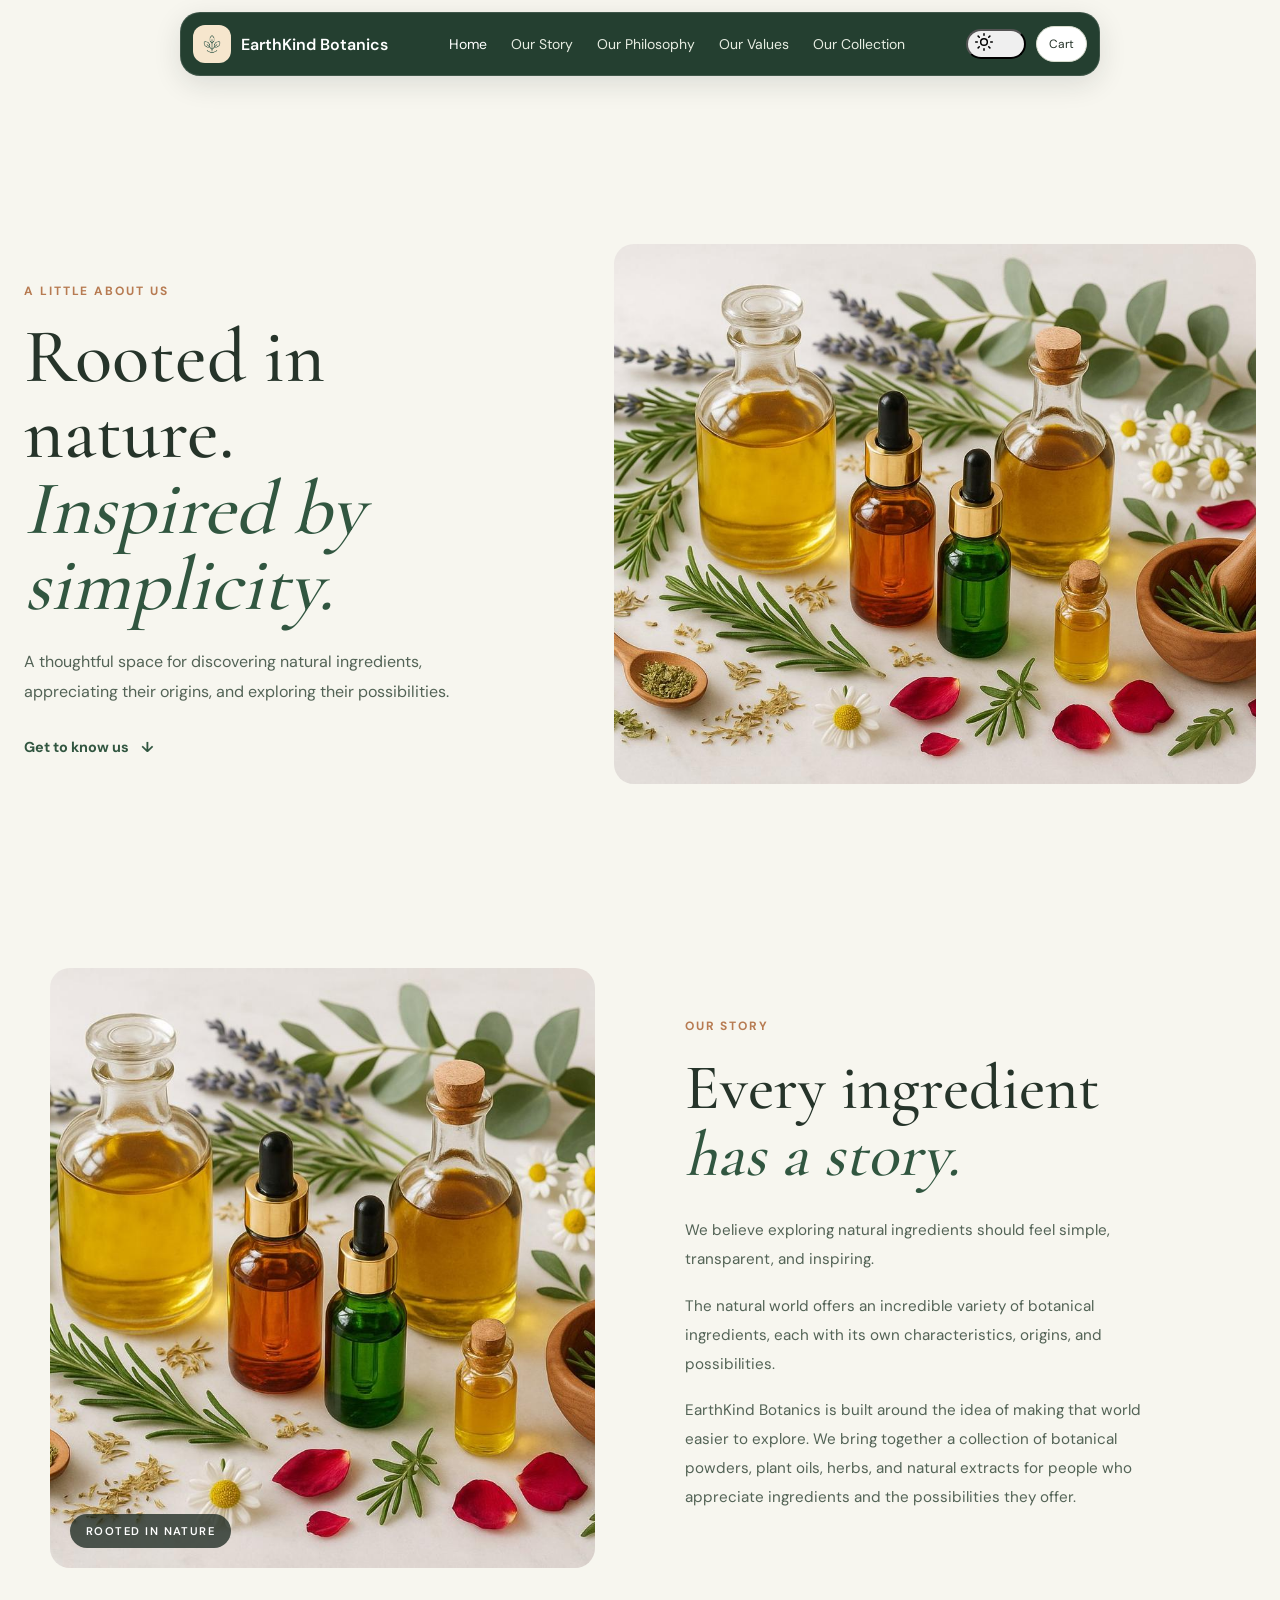
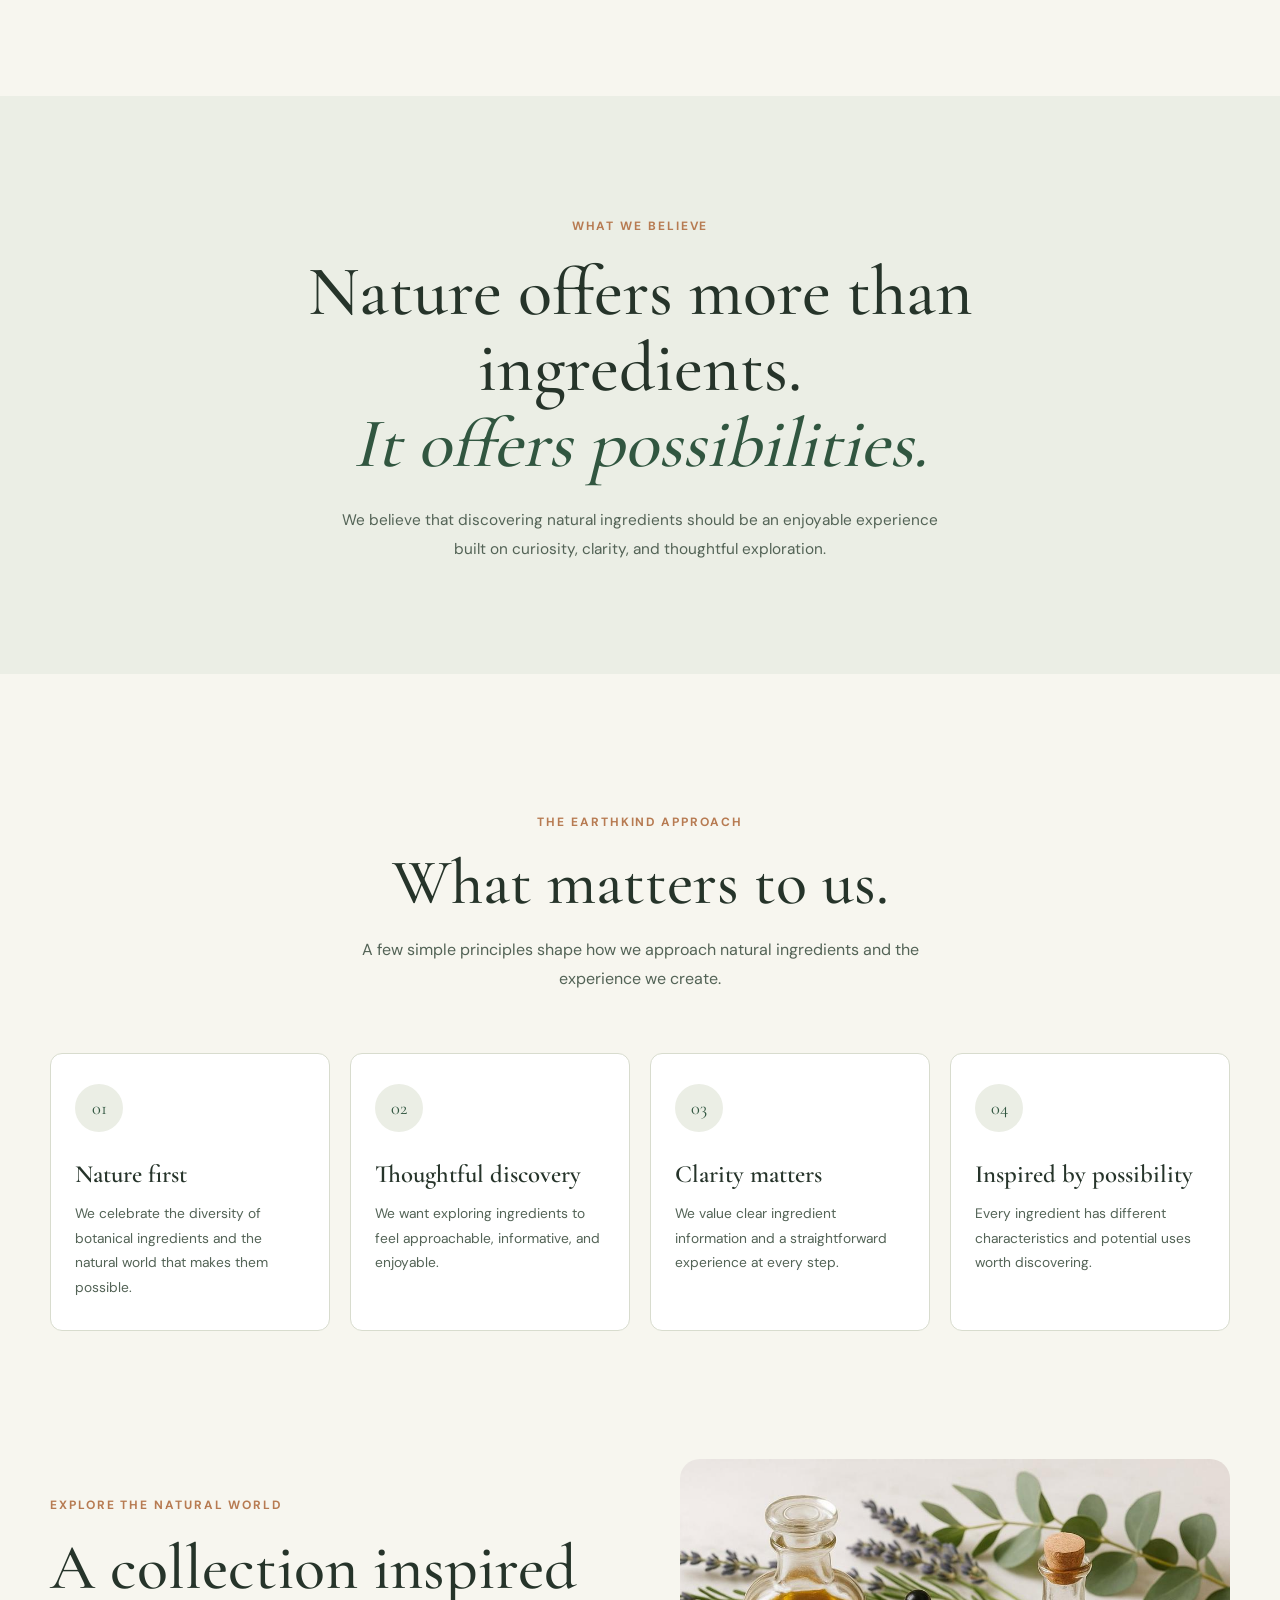
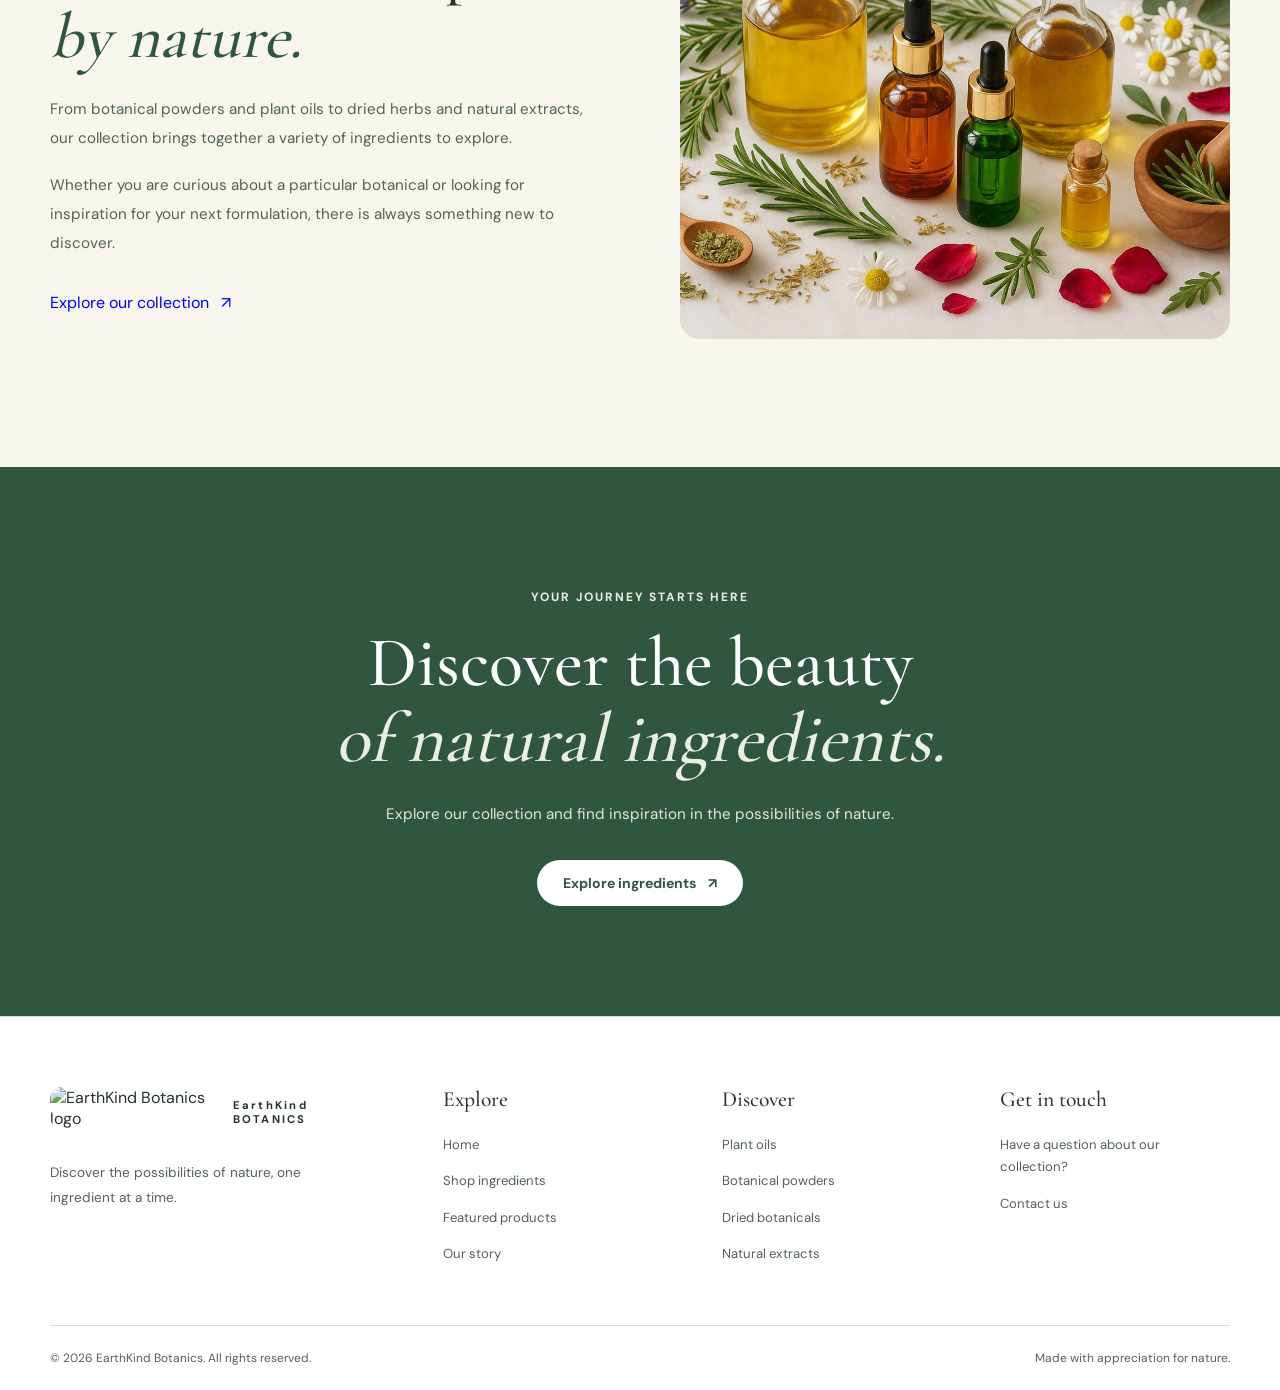
==== commit f3d3b125: "Changed the footer links" ====
--- a/templates/about.html
+++ b/templates/about.html
@@ -371,7 +371,7 @@
             <div class="footer-container">
                 <div class="footer-brand">
                     <a href="index.html" class="brand-logo">
-                        <img src="/assets/images/logo.jpeg" alt="EarthKind Botanics logo" class="footer-logo" />
+                        <img src="assets/images/logo.jpeg" alt="EarthKind Botanics logo" class="footer-logo" />
                         <span>EarthKind <br/>BOTANICS</span>
                     </a>
                     <p>
@@ -383,17 +383,17 @@
 
                 <div class="footer-column">
                     <h3>Explore</h3>
-                    <a href="/">Home</a>
-                    <a href="/templates/shop.html">Shop ingredients</a>
-                    <a href="/index.html#featured">Featured products</a>
-                    <a href="/templates/about.html">Our story</a>
+                    <a href="index.html">Home</a>
+                    <a href="shop.html">Shop ingredients</a>
+                    <a href="index.html#featured">Featured products</a>
+                    <a href="about.html">Our story</a>
                 </div>
                 <div class="footer-column">
                     <h3>Discover</h3>
-                    <a href="/templates/shop.html?category=plant-oils">Plant oils</a>
-                    <a href="/templates/shop.html?category=botanical-powders">Botanical powders</a>
-                    <a href="/templates/shop.html?category=dried-botanicals">Dried botanicals</a>
-                    <a href="/templates/shop.html?category=natural-extracts">Natural extracts</a>
+                    <a href="shop.html?category=plant-oils">Plant oils</a>
+                    <a href="shop.html?category=botanical-powders">Botanical powders</a>
+                    <a href="shop.html?category=dried-botanicals">Dried botanicals</a>
+                    <a href="shop.html?category=natural-extracts">Natural extracts</a>
                 </div>
                 <div class="footer-column">
                     <h3>Get in touch</h3>
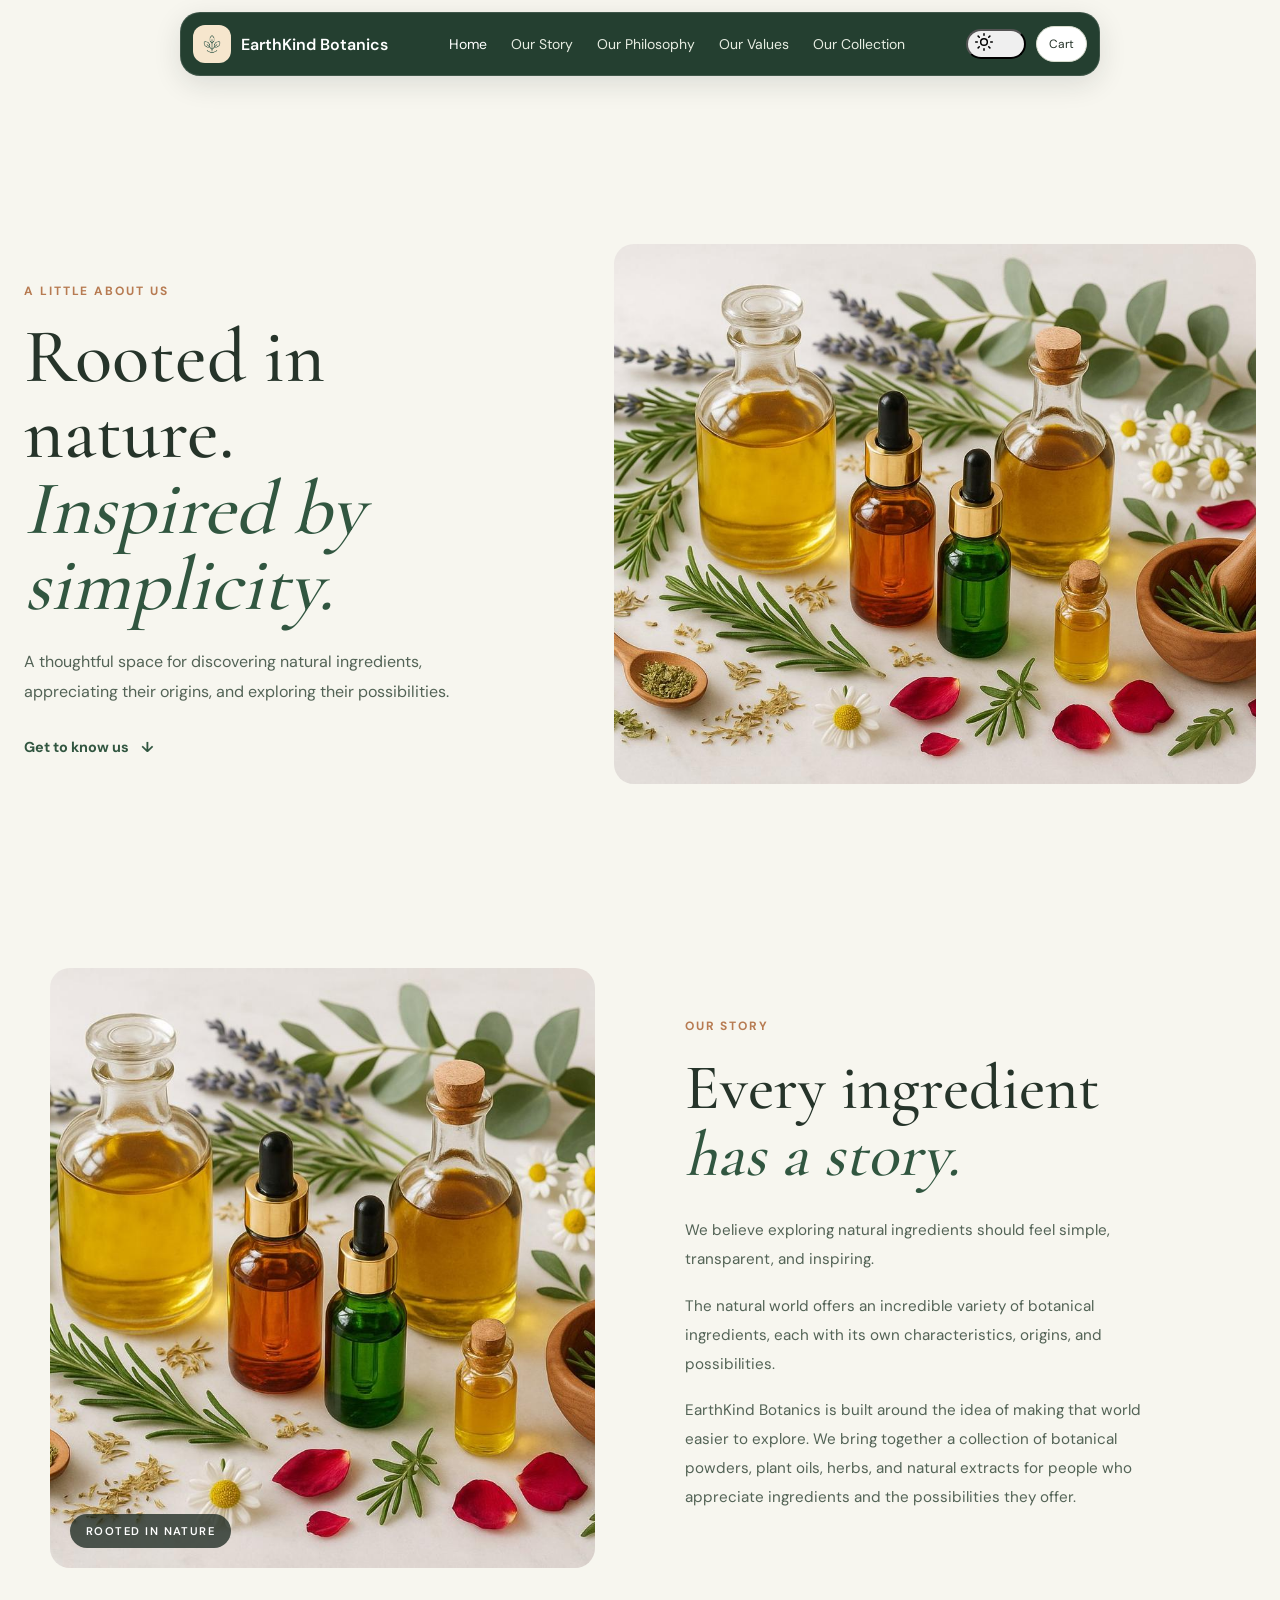
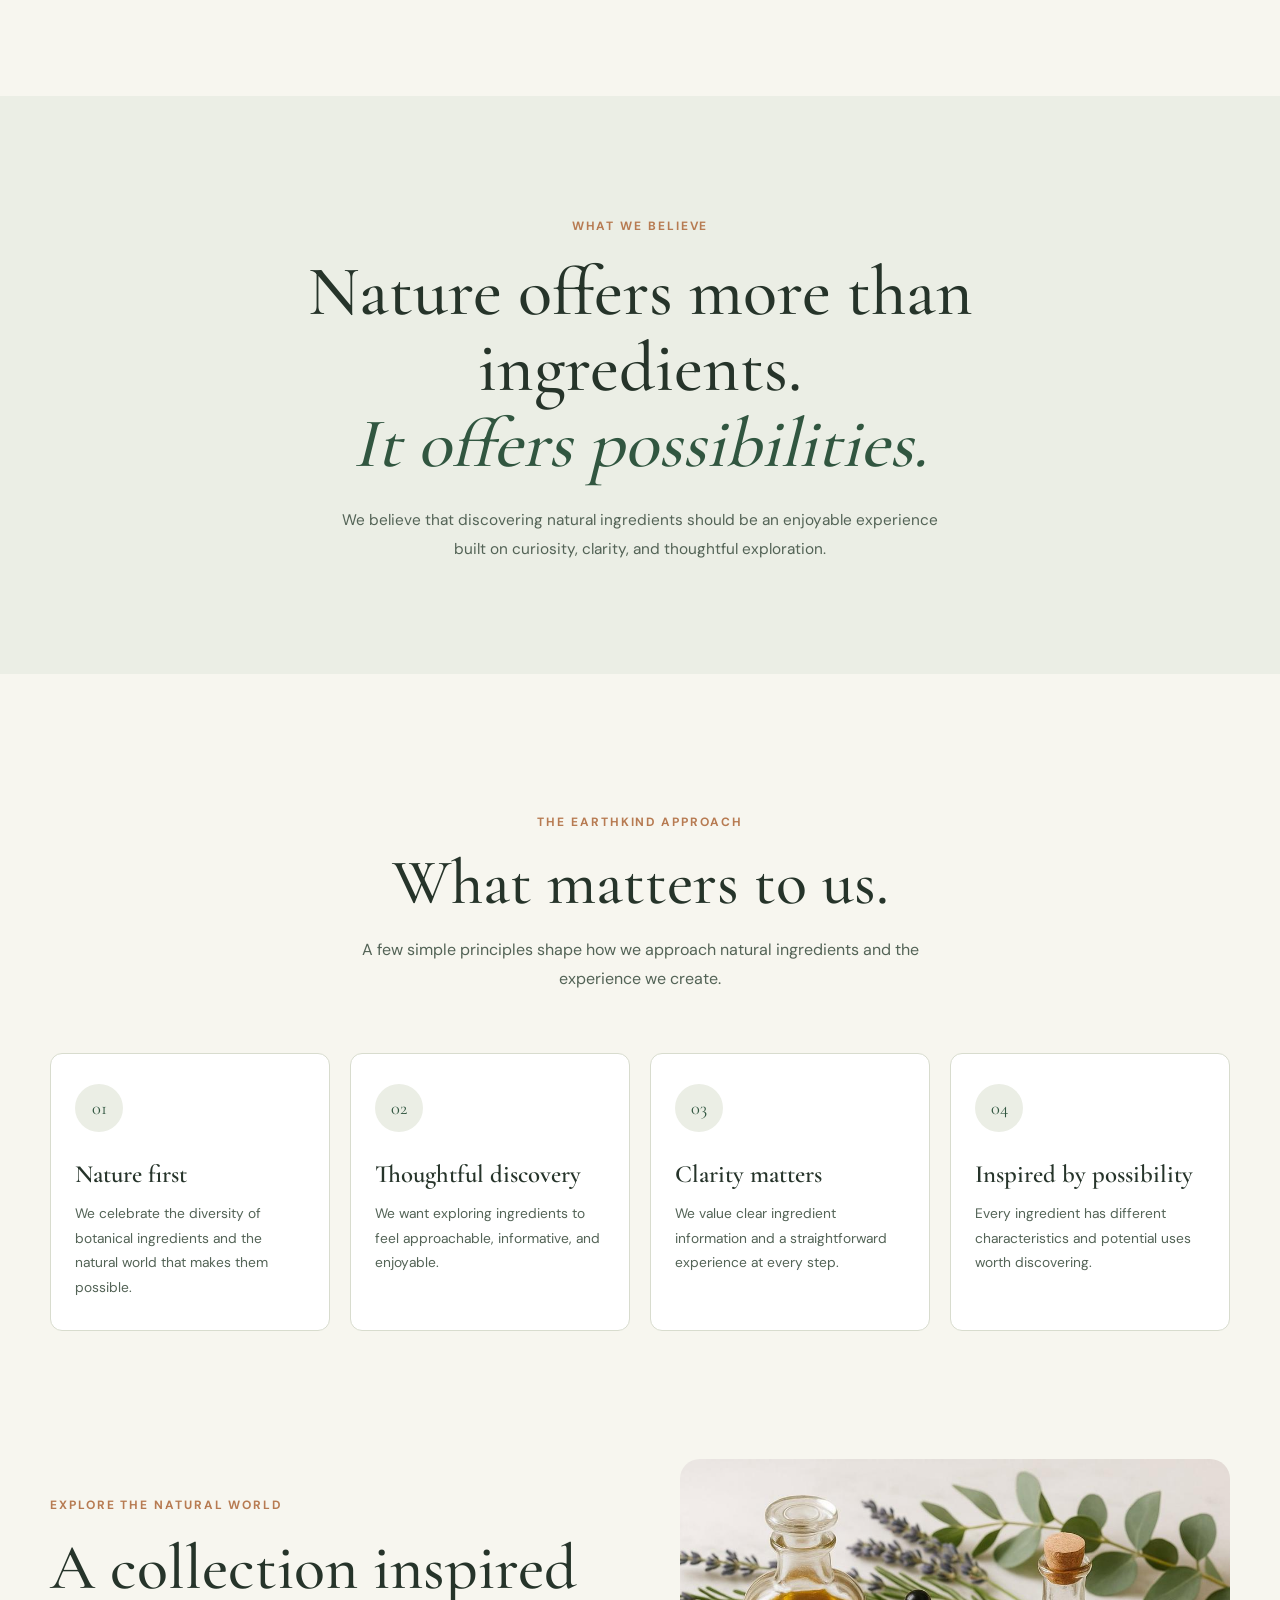
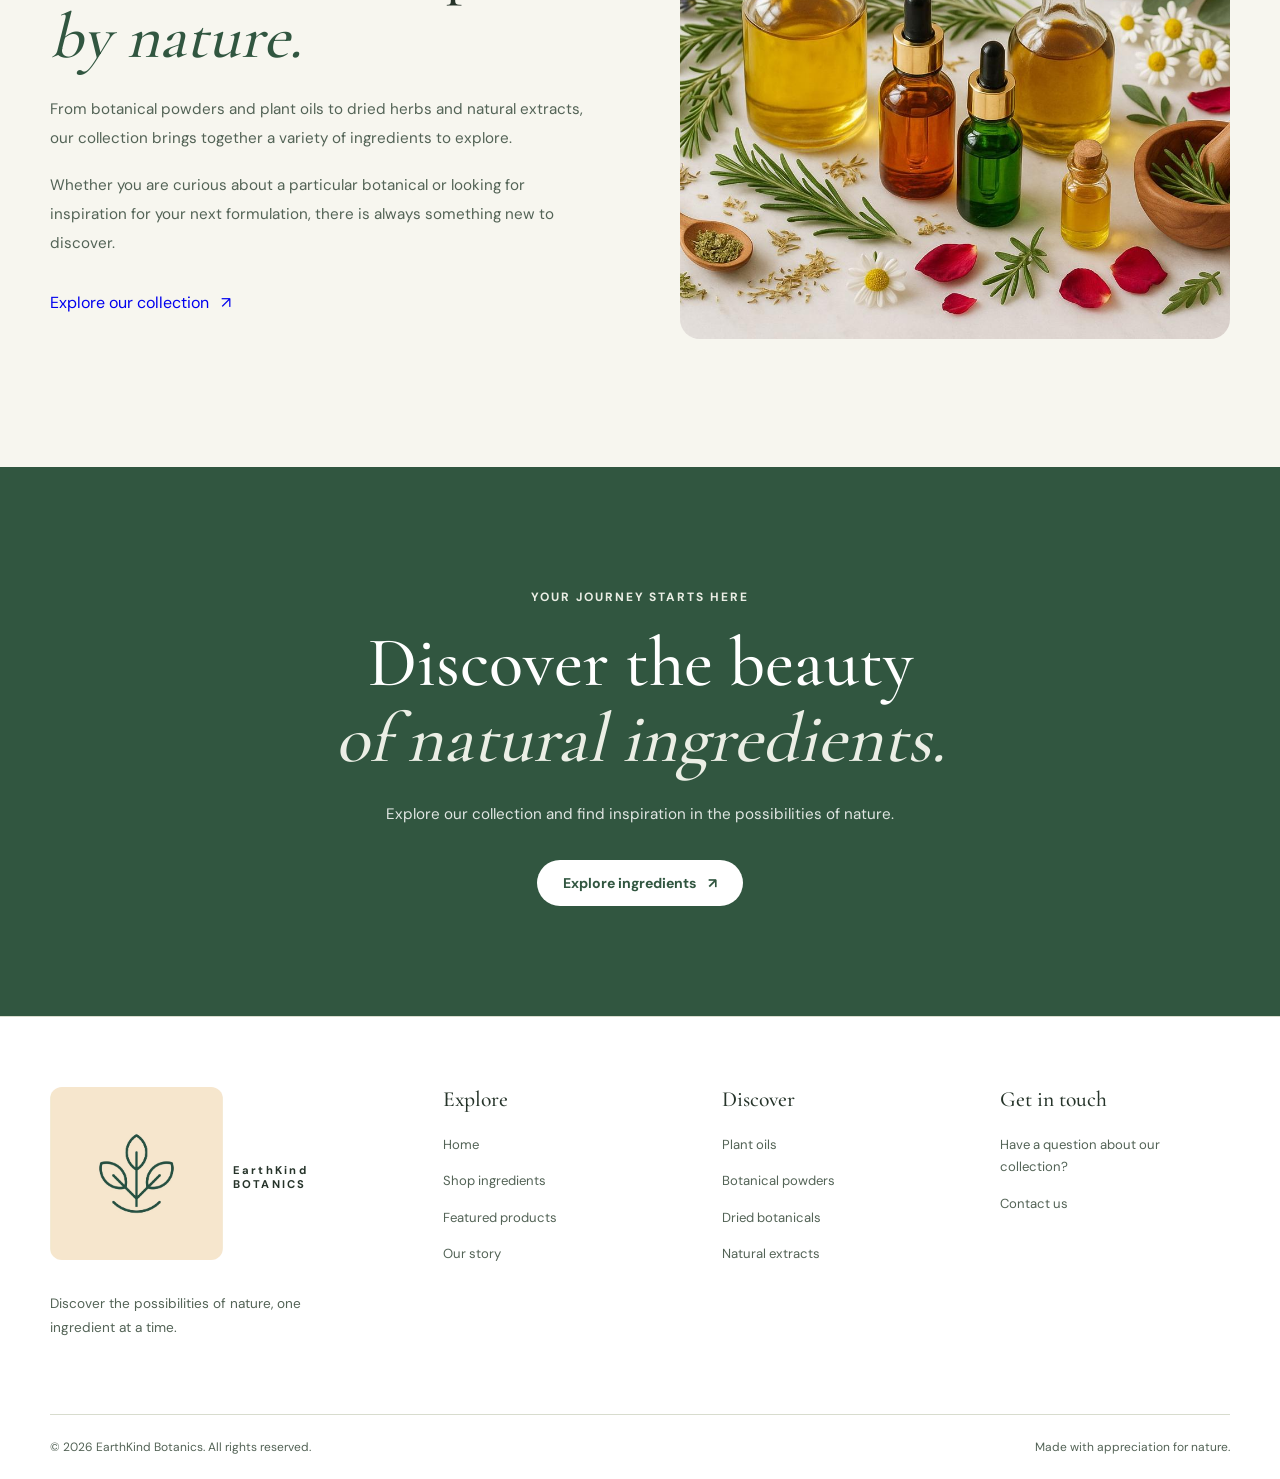
==== commit 73e6176b: "changed img link" ====
--- a/templates/about.html
+++ b/templates/about.html
@@ -59,7 +59,7 @@
 
         <!-- HEADER -->
         <header class="floating-header">
-            <a href="/" class="brand-logo" aria-label="EarthKind Botanics home">
+            <a href="../index.html" class="brand-logo" aria-label="EarthKind Botanics home">
                 <span class="brand-icon" aria-hidden="true">
                     <img src="../assets/images/logo.jpeg" alt="EarthKind Botanics logo" />
                 </span>
@@ -358,7 +358,7 @@
                         Explore our collection and find inspiration
                         in the possibilities of nature.
                     </p>
-                    <a href="templates/shop.html" class="button button-light">
+                    <a href="./shop.html" class="button button-light">
                         Explore ingredients
                         <span aria-hidden="true">↗</span>
                     </a>
@@ -371,7 +371,7 @@
             <div class="footer-container">
                 <div class="footer-brand">
                     <a href="index.html" class="brand-logo">
-                        <img src="assets/images/logo.jpeg" alt="EarthKind Botanics logo" class="footer-logo" />
+                        <img src="../assets/images/logo.jpeg" alt="EarthKind Botanics logo" class="footer-logo" />
                         <span>EarthKind <br/>BOTANICS</span>
                     </a>
                     <p>
@@ -383,17 +383,17 @@
 
                 <div class="footer-column">
                     <h3>Explore</h3>
-                    <a href="index.html">Home</a>
-                    <a href="shop.html">Shop ingredients</a>
-                    <a href="index.html#featured">Featured products</a>
+                    <a href="../index.html">Home</a>
+                    <a href="../templates/shop.html">Shop ingredients</a>
+                    <a href="../index.html#featured">Featured products</a>
                     <a href="about.html">Our story</a>
                 </div>
                 <div class="footer-column">
                     <h3>Discover</h3>
-                    <a href="shop.html?category=plant-oils">Plant oils</a>
-                    <a href="shop.html?category=botanical-powders">Botanical powders</a>
-                    <a href="shop.html?category=dried-botanicals">Dried botanicals</a>
-                    <a href="shop.html?category=natural-extracts">Natural extracts</a>
+                    <a href="./shop.html?category=plant-oils">Plant oils</a>
+                    <a href="./shop.html?category=botanical-powders">Botanical powders</a>
+                    <a href="./shop.html?category=dried-botanicals">Dried botanicals</a>
+                    <a href="./shop.html?category=natural-extracts">Natural extracts</a>
                 </div>
                 <div class="footer-column">
                     <h3>Get in touch</h3>
